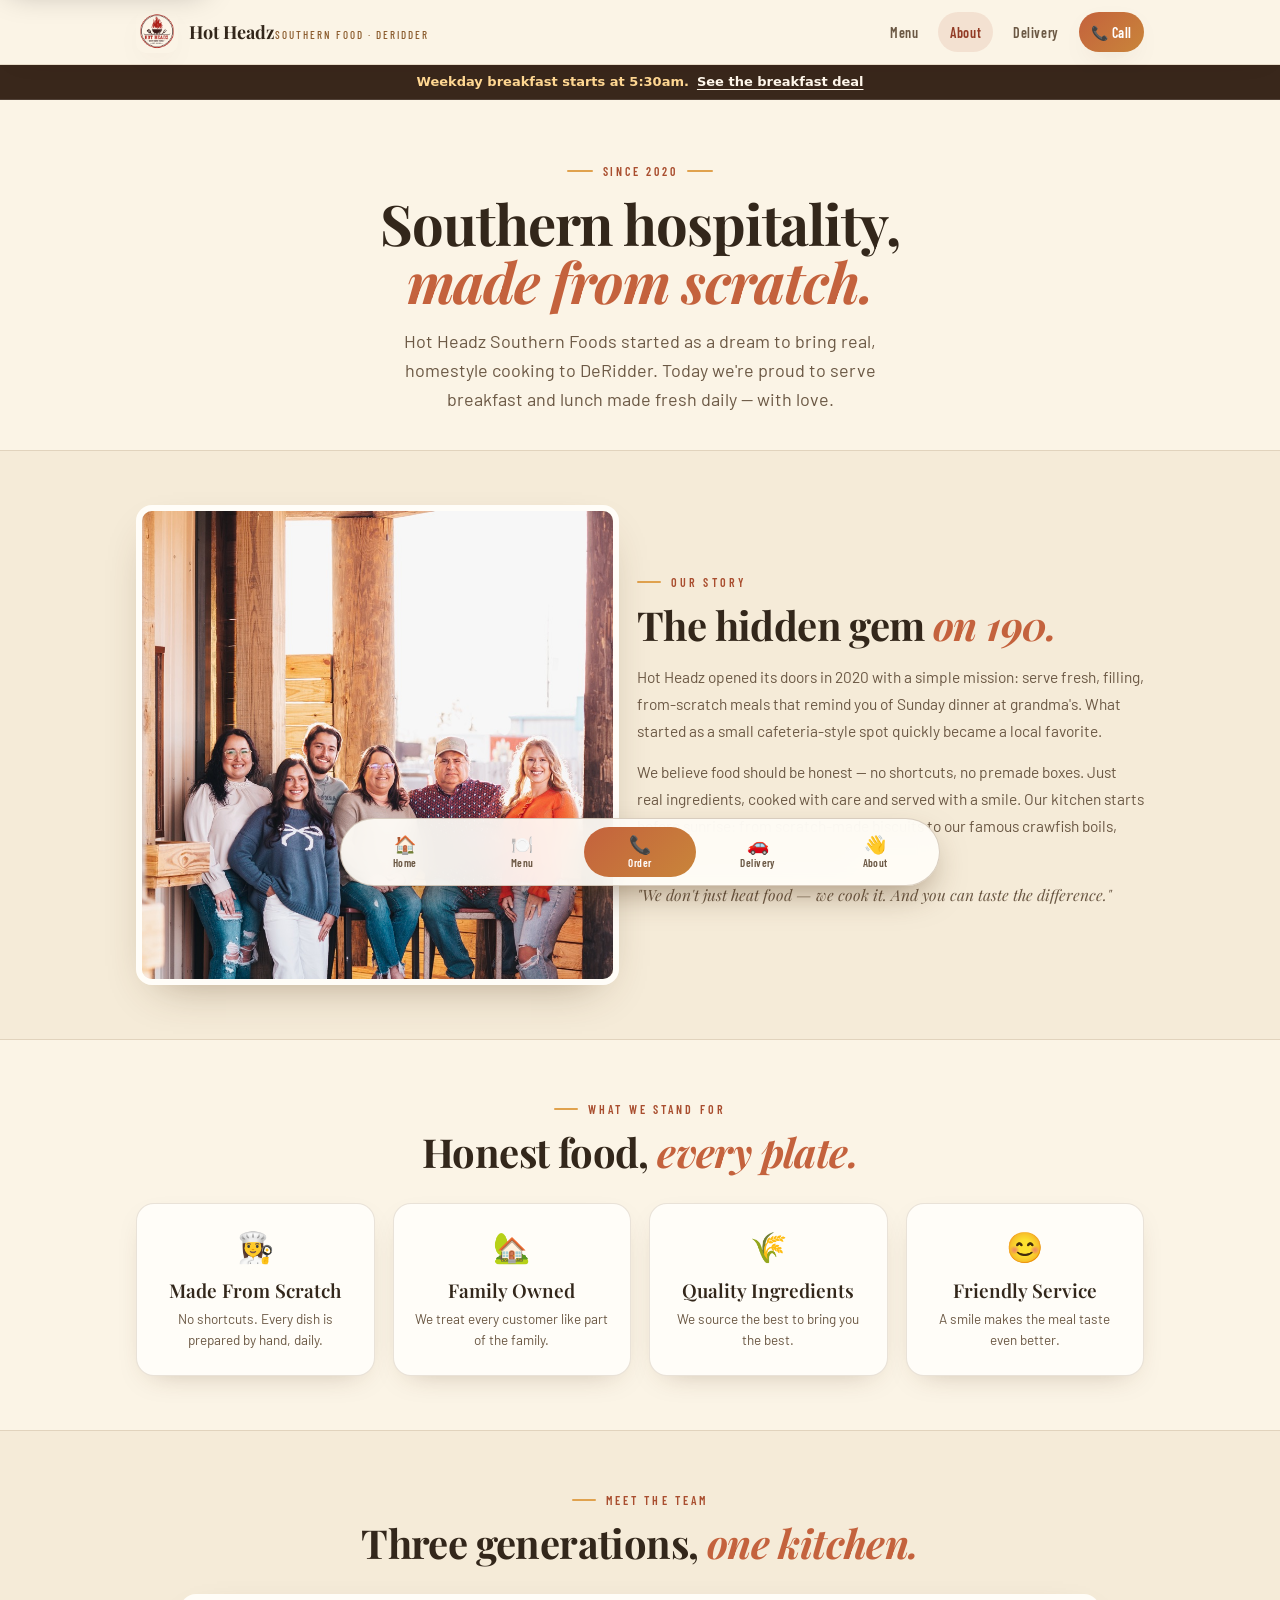
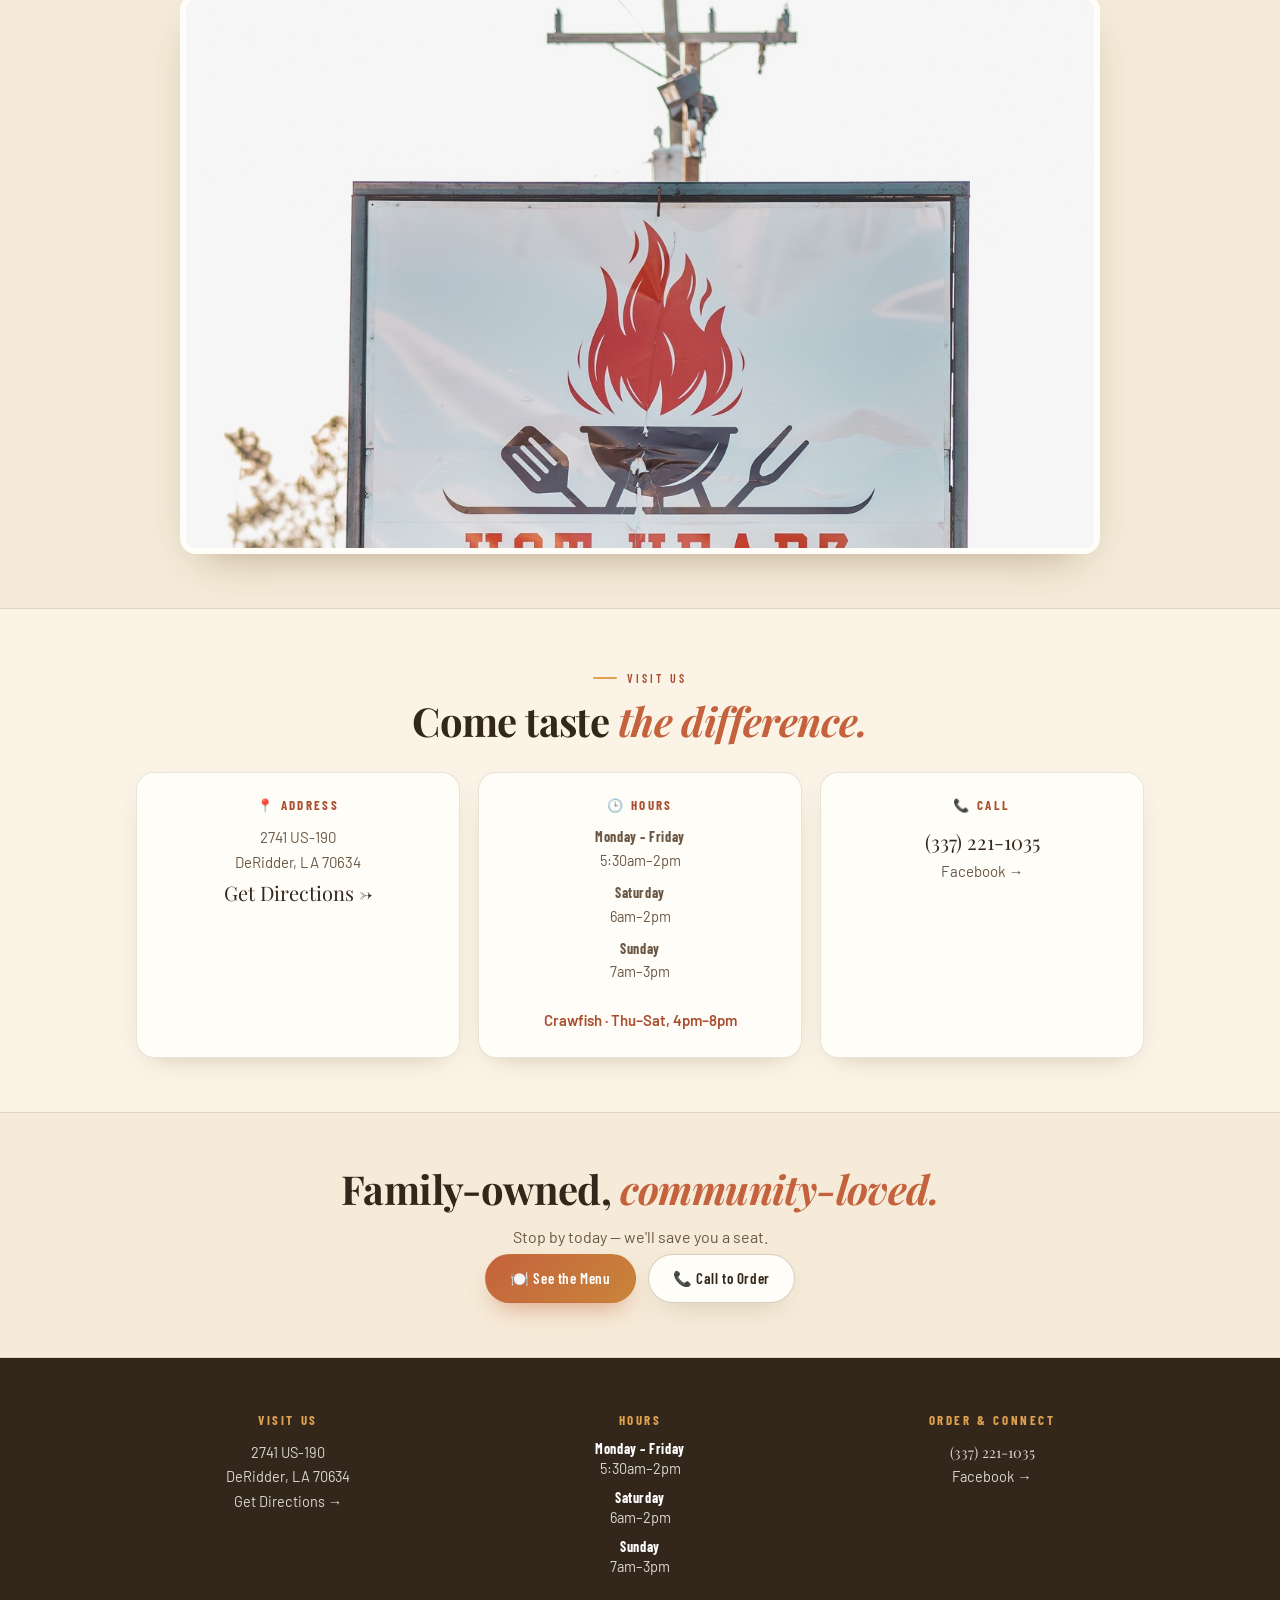
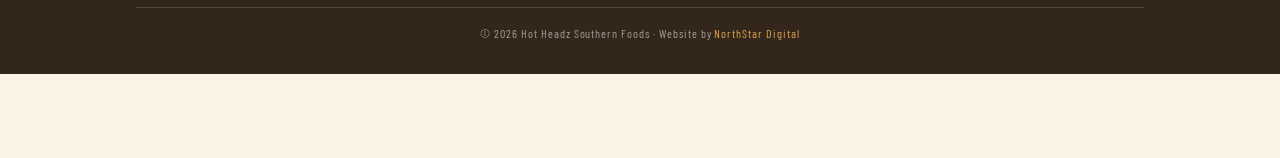
==== about.html @ 11370b5e "Connect about page to shared site manifest" ====
<!DOCTYPE html>
<html lang="en">
<head>
<script src="/nsd-connect.js" data-client="fb272a86-5b9e-4199-9818-fa68efc5ccd6"></script>

<meta charset="UTF-8">
<meta name="viewport" content="width=device-width,initial-scale=1.0,viewport-fit=cover">

<title>About Hot Headz Southern Foods · Family-Owned in DeRidder, LA</title>
<meta name="description" content="Family-owned Southern & Cajun restaurant in DeRidder, Louisiana since 2020. From-scratch breakfast and lunch, made fresh daily. (337) 221-1035">
<meta name="robots" content="index, follow, max-snippet:-1, max-image-preview:large">
<link rel="canonical" href="https://www.hotheadzsouthernfoods.com/about">

<meta property="og:type" content="website">
<meta property="og:site_name" content="Hot Headz Southern Foods">
<meta property="og:title" content="About Hot Headz Southern Foods · DeRidder, LA">
<meta property="og:description" content="Family-owned Southern cooking, made from scratch since 2020.">
<meta property="og:url" content="https://www.hotheadzsouthernfoods.com/about">
<meta property="og:image" content="https://www.hotheadzsouthernfoods.com/images/Hotheadzshare.png">

<link rel="icon" type="image/png" href="/images/HotHeadzLogo.png?v=2">
<meta name="theme-color" content="#fbf4e6">
<meta name="color-scheme" content="light only">

<link href="https://fonts.googleapis.com/css2?family=Playfair+Display:ital,wght@0,400;0,600;0,700;1,400&family=Barlow+Condensed:wght@400;500;600;700&family=Barlow:wght@300;400;500;600&display=swap" rel="stylesheet">

<style>
*,*::before,*::after{box-sizing:border-box;margin:0;padding:0;-webkit-tap-highlight-color:transparent;}
:root{
  --cream:#fbf4e6;--cream-2:#f5ebd8;--paper:#fffdf8;
  --ink:#33271b;--ink-soft:#6b5844;--ink-faint:#a8967e;
  --wood:#8a5a2b;--honey:#e0a24e;--honey-deep:#c9853a;
  --terra:#c4623d;--terra-deep:#a94e2f;--leaf:#6f7d52;
  --line:rgba(120,86,52,.16);--line-2:rgba(120,86,52,.28);
  --shadow:0 18px 44px -22px rgba(80,50,20,.45);--shadow-soft:0 10px 30px -16px rgba(80,50,20,.35);
  --serif:'Playfair Display',Georgia,serif;--cond:'Barlow Condensed',sans-serif;--body:'Barlow',sans-serif;
  --ease:cubic-bezier(.16,1,.3,1);
}
html{color-scheme:light only;}
html,body{background:var(--cream);color:var(--ink);font-family:var(--body);min-height:100vh;overflow-x:hidden;-webkit-font-smoothing:antialiased;}
body{padding-bottom:84px;}
img{max-width:100%;display:block;}
a{color:inherit;text-decoration:none;}
em{font-style:italic;color:var(--terra);}
::selection{background:var(--honey);color:var(--ink);}
.warmth{display:none;}
main{position:relative;z-index:5;}
.wrap{max-width:1080px;margin:0 auto;padding:0 clamp(18px,4vw,36px);}

.topbar{position:sticky;top:0;z-index:40;background:rgba(251,244,230,.86);backdrop-filter:blur(12px);border-bottom:1px solid var(--line);}
.topbar-in{display:flex;align-items:center;justify-content:space-between;gap:14px;max-width:1080px;margin:0 auto;padding:10px clamp(18px,4vw,36px);}
.brand{display:flex;align-items:center;gap:11px;}
.brand img{width:38px;height:38px;border-radius:10px;object-fit:cover;box-shadow:var(--shadow-soft);}
.brand-name{font-family:var(--serif);font-weight:700;font-size:18px;color:var(--ink);line-height:1;}
.brand-sub{font-family:var(--cond);font-weight:500;font-size:11px;letter-spacing:.18em;text-transform:uppercase;color:var(--wood);margin-top:2px;}
.topnav{display:flex;align-items:center;gap:8px;}
.topnav a{font-family:var(--cond);font-weight:600;font-size:14px;letter-spacing:.04em;color:var(--ink-soft);padding:8px 12px;border-radius:99px;transition:all .2s var(--ease);}
.topnav a:hover{color:var(--terra-deep);background:rgba(196,98,61,.08);}
.topnav a.cta{background:linear-gradient(135deg,var(--terra),var(--honey-deep));color:#fff;box-shadow:var(--shadow-soft);}
@media(max-width:680px){.topnav a.ghost{display:none;}.brand-sub{display:none;}}

.hero{padding:clamp(34px,6vh,70px) 0 clamp(22px,4vh,40px);text-align:center;}
.eyebrow{display:inline-flex;align-items:center;gap:10px;font-family:var(--cond);font-weight:600;font-size:12px;letter-spacing:.24em;text-transform:uppercase;color:var(--terra-deep);margin-bottom:16px;}
.eyebrow::before,.eyebrow::after{content:'';width:26px;height:2px;border-radius:2px;background:var(--honey);}
.hero h1{font-family:var(--serif);font-weight:700;font-size:clamp(32px,5vw,56px);line-height:1.05;letter-spacing:-.02em;margin:0 auto 16px;max-width:18ch;}
.hero h1 em{color:var(--terra);}
.hero p{font-size:clamp(15px,1.5vw,18px);color:var(--ink-soft);line-height:1.6;max-width:54ch;margin:0 auto;}

.band{padding:clamp(40px,6vh,72px) 0;}
.band.alt{background:var(--cream-2);border-top:1px solid var(--line);border-bottom:1px solid var(--line);}
.section-eye{display:inline-flex;align-items:center;gap:10px;font-family:var(--cond);font-weight:600;font-size:12px;letter-spacing:.26em;text-transform:uppercase;color:var(--terra-deep);margin-bottom:14px;}
.section-eye::before{content:'';width:24px;height:2px;border-radius:2px;background:var(--honey);}
.section-h{font-family:var(--serif);font-weight:700;font-size:clamp(26px,3.6vw,40px);line-height:1.08;letter-spacing:-.015em;margin-bottom:16px;}
.section-h em{color:var(--terra);}

.story-grid{display:grid;grid-template-columns:1fr 1.05fr;gap:clamp(28px,5vw,52px);align-items:center;}
.photo-frame{position:relative;border-radius:16px;overflow:hidden;background:linear-gradient(135deg,var(--cream-2),#efe2c8);height:clamp(360px,40vw,480px);box-shadow:var(--shadow);border:6px solid var(--paper);}
.photo-frame img{width:100%;height:100%;object-fit:cover;}
.prose p{font-size:15.5px;color:var(--ink-soft);line-height:1.75;margin-bottom:14px;}
.quote{margin-top:8px;font-family:var(--serif);font-style:italic;font-size:18px;color:var(--terra-deep);}
@media(max-width:760px){.story-grid{grid-template-columns:1fr;gap:26px;text-align:center;}.section-eye{justify-content:center;}.photo-frame{max-width:340px;margin:0 auto;}}

.values-head{text-align:center;margin-bottom:30px;}
.values-head .section-eye{justify-content:center;}
.values{display:grid;grid-template-columns:repeat(4,1fr);gap:16px;}
.value{background:var(--paper);border:1px solid var(--line);border-radius:16px;padding:24px 20px;text-align:center;box-shadow:var(--shadow-soft);transition:all .25s var(--ease);}
.value:hover{transform:translateY(-3px);border-color:var(--honey);box-shadow:var(--shadow);}
.value .ic{font-size:30px;margin-bottom:12px;display:block;}
.value h3{font-family:var(--serif);font-weight:600;font-size:19px;margin-bottom:6px;}
.value p{font-size:13.5px;color:var(--ink-soft);line-height:1.55;}
@media(max-width:760px){.values{grid-template-columns:repeat(2,1fr);}}
@media(max-width:420px){.values{grid-template-columns:1fr;}}

.visit-grid{display:grid;grid-template-columns:repeat(3,1fr);gap:16px;}
.visit-card{background:var(--paper);border:1px solid var(--line);border-radius:16px;padding:24px;box-shadow:var(--shadow-soft);text-align:center;}
.visit-card h3{font-family:var(--cond);font-weight:700;font-size:13px;letter-spacing:.18em;text-transform:uppercase;color:var(--terra-deep);margin-bottom:12px;}
.visit-card p{font-size:15px;color:var(--ink-soft);line-height:1.7;}
.visit-card a.big{font-family:var(--serif);font-size:20px;color:var(--ink);}
.visit-card a.big:hover{color:var(--terra-deep);}
@media(max-width:760px){.visit-grid{grid-template-columns:1fr;}}

.cta-band{text-align:center;}
.cta-row{display:flex;flex-wrap:wrap;gap:12px;justify-content:center;margin-top:8px;}
.btn{display:inline-flex;align-items:center;justify-content:center;gap:9px;padding:14px 24px;border-radius:99px;font-family:var(--cond);font-weight:600;font-size:15px;letter-spacing:.04em;transition:all .22s var(--ease);border:1.5px solid transparent;}
.btn.primary{background:linear-gradient(135deg,var(--terra),var(--honey-deep));color:#fff;box-shadow:0 12px 26px -10px rgba(196,98,61,.6);}
.btn.primary:hover{transform:translateY(-2px);}
.btn.ghost{background:var(--paper);color:var(--ink);border-color:var(--line-2);box-shadow:var(--shadow-soft);}
.btn.ghost:hover{border-color:var(--terra);color:var(--terra-deep);transform:translateY(-2px);}

.foot{background:var(--ink);color:rgba(255,253,248,.86);padding:clamp(36px,6vh,56px) 0 26px;}
.foot-grid{display:grid;grid-template-columns:repeat(3,1fr);gap:clamp(24px,4vw,48px);text-align:center;}
.foot-col h4{font-family:var(--cond);font-weight:700;font-size:13px;letter-spacing:.2em;text-transform:uppercase;color:var(--honey);margin-bottom:12px;}
.foot-col p,.foot-col a{font-size:14.5px;line-height:1.7;color:rgba(255,253,248,.82);}
.hours-stack{display:grid;gap:10px;justify-items:center;}
.hours-block{display:grid;gap:1px;text-align:center;}
.hours-block strong{display:block;font-family:var(--cond);font-size:14px;font-weight:700;letter-spacing:.04em;color:inherit;}
.hours-block span{display:block;font-size:14.5px;line-height:1.45;color:inherit;}
.foot .hours-block strong{color:#fff;}
.foot .hours-block span{color:rgba(255,253,248,.82);}
.foot-col a:hover{color:var(--honey);}
.foot-phone{font-family:var(--serif);font-size:20px;color:#fff;}
.foot-bottom{border-top:1px solid rgba(255,253,248,.14);margin-top:30px;padding-top:18px;text-align:center;font-family:var(--cond);font-size:12px;letter-spacing:.08em;color:rgba(255,253,248,.55);}
.foot-bottom a{color:var(--honey);}
@media(max-width:680px){.foot-grid{grid-template-columns:1fr;gap:26px;}}

.dock{position:fixed;left:50%;bottom:14px;transform:translateX(-50%);z-index:50;display:flex;gap:6px;width:min(600px,calc(100vw - 24px));background:rgba(255,253,248,.92);backdrop-filter:blur(14px);border:1px solid var(--line-2);border-radius:99px;padding:8px;box-shadow:0 14px 34px -10px rgba(80,50,20,.5);}
.dock a{flex:1 1 0;display:flex;flex-direction:column;align-items:center;gap:3px;padding:8px 4px;border-radius:99px;color:var(--ink-soft);transition:all .18s var(--ease);min-width:0;}
.dock a.cta{background:linear-gradient(135deg,var(--terra),var(--honey-deep));color:#fff;}
.dock .ic{font-size:18px;line-height:1;}
.dock .tx{font-family:var(--cond);font-weight:600;font-size:11px;letter-spacing:.04em;white-space:nowrap;}
@media(prefers-reduced-motion:reduce){*{animation:none!important;transition:none!important;}}
</style>
<link rel="manifest" href="/manifest.webmanifest">
<link rel="stylesheet" href="/site-refresh.css?v=20260805">
<script defer src="/site-refresh.js?v=20260805"></script>
</head>
<body class="hh-refresh hh-about">

<a class="hh-skip-link" href="#mainContent">Skip to main content</a>
<div class="warmth" aria-hidden="true"></div>

<header class="topbar">
  <div class="topbar-in">
    <a class="brand" href="/" aria-label="Hot Headz Southern Foods home">
      <img src="/images/HotHeadzLogo.png?v=2" alt="Hot Headz logo">
      <span><span class="brand-name">Hot Headz</span><span class="brand-sub">Southern Food · DeRidder</span></span>
    </a>
    <nav class="topnav" aria-label="Primary">
      <a class="ghost" href="/menu">Menu</a>
      <a class="ghost" href="/about">About</a>
      <a class="ghost" href="/delivery">Delivery</a>
      <a class="cta" href="tel:+13372211035">📞 Call</a>
    </nav>
  </div>
</header>
<div class="hh-announcement" role="status"><strong>Weekday breakfast starts at 5:30am.</strong> <a href="/menu">See the breakfast deal</a></div>

<main id="mainContent">

  <section class="hero">
    <div class="wrap">
      <span class="eyebrow">Since 2020</span>
      <h1>Southern hospitality, <em>made from scratch.</em></h1>
      <p>Hot Headz Southern Foods started as a dream to bring real, homestyle cooking to DeRidder. Today we're proud to serve breakfast and lunch made fresh daily — with love.</p>
    </div>
  </section>

  <section class="band alt">
    <div class="wrap story-grid">
      <div class="photo-frame">
        <img src="/images/family-owners.jpg?v=2" alt="The family behind Hot Headz Southern Foods" loading="lazy">
      </div>
      <div class="prose">
        <span class="section-eye">Our Story</span>
        <h2 class="section-h">The hidden gem <em>on 190.</em></h2>
        <p>Hot Headz opened its doors in 2020 with a simple mission: serve fresh, filling, from-scratch meals that remind you of Sunday dinner at grandma's. What started as a small cafeteria-style spot quickly became a local favorite.</p>
        <p>We believe food should be honest — no shortcuts, no premade boxes. Just real ingredients, cooked with care and served with a smile. Our kitchen starts before sunrise: from scratch-made biscuits to our famous crawfish boils, everything is prepared in-house.</p>
        <p class="quote">"We don't just heat food — we cook it. And you can taste the difference."</p>
      </div>
    </div>
  </section>

  <section class="band">
    <div class="wrap">
      <div class="values-head">
        <span class="section-eye">What We Stand For</span>
        <h2 class="section-h">Honest food, <em>every plate.</em></h2>
      </div>
      <div class="values">
        <div class="value"><span class="ic">👩‍🍳</span><h3>Made From Scratch</h3><p>No shortcuts. Every dish is prepared by hand, daily.</p></div>
        <div class="value"><span class="ic">🏡</span><h3>Family Owned</h3><p>We treat every customer like part of the family.</p></div>
        <div class="value"><span class="ic">🌾</span><h3>Quality Ingredients</h3><p>We source the best to bring you the best.</p></div>
        <div class="value"><span class="ic">😊</span><h3>Friendly Service</h3><p>A smile makes the meal taste even better.</p></div>
      </div>
    </div>
  </section>

  <section class="band alt">
    <div class="wrap">
      <div class="values-head">
        <span class="section-eye">Meet the Team</span>
        <h2 class="section-h">Three generations, <em>one kitchen.</em></h2>
      </div>
      <div class="photo-frame" style="height:clamp(300px,46vw,560px);max-width:920px;margin:0 auto;">
        <img src="/images/family-hero.jpg?v=2" alt="The whole Hot Headz family and staff" loading="lazy">
      </div>
    </div>
  </section>

  <section class="band">
    <div class="wrap">
      <div class="values-head">
        <span class="section-eye">Visit Us</span>
        <h2 class="section-h">Come taste <em>the difference.</em></h2>
      </div>
      <div class="visit-grid">
        <div class="visit-card">
          <h3>📍 Address</h3>
          <p>2741 US-190<br>DeRidder, LA 70634</p>
          <p><a class="big" href="https://maps.google.com/?q=2741+US-190+DeRidder+LA+70634" target="_blank" rel="noopener">Get Directions →</a></p>
        </div>
        <div class="visit-card">
          <h3>🕒 Hours</h3>
          <p><span id="cardHours" class="hours-stack"><span class="hours-block"><strong>Monday – Friday</strong><span>5:30am–2pm</span></span><span class="hours-block"><strong>Saturday</strong><span>6am–2pm</span></span><span class="hours-block"><strong>Sunday</strong><span>7am–3pm</span></span></span><br><span style="color:var(--terra-deep);font-weight:600;">Crawfish · Thu–Sat, 4pm–8pm</span></p>
        </div>
        <div class="visit-card">
          <h3>📞 Call</h3>
          <p><a class="big" href="tel:+13372211035">(337) 221-1035</a></p>
          <p><a href="https://www.facebook.com/people/Hot-Headz-Southern-Foods/100064025473003/" target="_blank" rel="noopener">Facebook →</a></p>
        </div>
      </div>
    </div>
  </section>

  <section class="band alt cta-band">
    <div class="wrap">
      <h2 class="section-h">Family-owned, <em>community-loved.</em></h2>
      <p style="color:var(--ink-soft);font-size:16px;">Stop by today — we'll save you a seat.</p>
      <div class="cta-row">
        <a class="btn primary" href="/menu">🍽️ See the Menu</a>
        <a class="btn ghost" href="tel:+13372211035">📞 Call to Order</a>
      </div>
    </div>
  </section>

  <footer class="foot">
    <div class="wrap">
      <div class="foot-grid">
        <div class="foot-col"><h4>Visit Us</h4><p>2741 US-190<br>DeRidder, LA 70634</p><p><a href="https://maps.google.com/?q=2741+US-190+DeRidder+LA+70634" target="_blank" rel="noopener">Get Directions →</a></p></div>
        <div class="foot-col"><h4>Hours</h4><div id="footHours" class="hours-stack"><div class="hours-block"><strong>Monday – Friday</strong><span>5:30am–2pm</span></div><div class="hours-block"><strong>Saturday</strong><span>6am–2pm</span></div><div class="hours-block"><strong>Sunday</strong><span>7am–3pm</span></div></div></div>
        <div class="foot-col"><h4>Order &amp; Connect</h4><p><a class="foot-phone" href="tel:+13372211035">(337) 221-1035</a></p><p><a href="https://www.facebook.com/people/Hot-Headz-Southern-Foods/100064025473003/" target="_blank" rel="noopener">Facebook →</a></p></div>
      </div>
      <div class="foot-bottom">© <span data-hh-year>2026</span> Hot Headz Southern Foods · Website by <a href="https://www.northstardigitalweb.com" target="_blank" rel="noopener">NorthStar Digital</a></div>
    </div>
  </footer>

</main>

<nav class="dock" aria-label="Quick navigation">
  <a href="/"><span class="ic">🏠</span><span class="tx">Home</span></a>
  <a href="/menu"><span class="ic">🍽️</span><span class="tx">Menu</span></a>
  <a class="cta" href="tel:+13372211035"><span class="ic">📞</span><span class="tx">Order</span></a>
  <a href="/delivery"><span class="ic">🚗</span><span class="tx">Delivery</span></a>
  <a href="/about"><span class="ic">👋</span><span class="tx">About</span></a>
</nav>

<!-- Live hours from Supabase (single source of truth — edited in the fb-editor) -->
<script>
(function(){
  var URL="https://zgqjzgonwvkxfbdseieg.supabase.co/rest/v1/menu_defaults?key=eq.hours&select=value";
  var KEY="eyJhbGciOiJIUzI1NiIsInR5cCI6IkpXVCJ9.eyJpc3MiOiJzdXBhYmFzZSIsInJlZiI6InpncWp6Z29ud3ZreGZiZHNlaWVnIiwicm9sZSI6ImFub24iLCJpYXQiOjE3NzY1Njk4NTksImV4cCI6MjA5MjE0NTg1OX0.1mGtFUKumyQUgU0pO2CxIYSKLEuYEzspCGk9ncYYavk";
  var ORDER=["Monday","Tuesday","Wednesday","Thursday","Friday","Saturday","Sunday"];
  var ABBR={Monday:"Mon",Tuesday:"Tue",Wednesday:"Wed",Thursday:"Thu",Friday:"Fri",Saturday:"Sat",Sunday:"Sun"};
  function shortT(t){
    if(!t) return "";
    var m=String(t).trim().match(/^(\d{1,2})(?::(\d{2}))?\s*(AM|PM)$/i);
    if(!m) return t;
    return m[1]+(m[2]&&m[2]!=="00"?(":"+m[2]):"")+m[3].toLowerCase();
  }
  function val(w){return (!w||!w.open)?"Closed":(shortT(w.open)+"–"+shortT(w.close));}
  function grouped(byDay){
    var groups=[],cur=null;
    ORDER.forEach(function(day){
      var v=val(byDay[day]);
      if(cur&&cur.v===v){cur.end=day;} else {cur={start:day,end:day,v:v};groups.push(cur);}
    });
    return groups.map(function(g){
      var label=g.start===g.end?g.start:(g.start+" – "+g.end);
      return '<span class="hours-block"><strong>'+label+'</strong><span>'+g.v+'</span></span>';
    });
  }
  fetch(URL,{headers:{apikey:KEY,Authorization:"Bearer "+KEY}})
    .then(function(r){return r.json();})
    .then(function(d){
      var weekly=d&&d[0]&&d[0].value&&d[0].value.weekly;
      if(!weekly||!weekly.length) return;
      var byDay={}; weekly.forEach(function(w){byDay[w.day]=Object.assign({},w);});
      ["Monday","Tuesday","Wednesday","Thursday","Friday"].forEach(function(day){
        if(byDay[day]){
          byDay[day].open="5:30 AM";
          byDay[day].breakfast="5:30 AM – 10:30 AM";
        }
      });
      var lines=grouped(byDay);
      var card=document.getElementById("cardHours");
      if(card) card.innerHTML=lines.join("");
      var fh=document.getElementById("footHours");
      if(fh) fh.innerHTML=lines.join("");
    }).catch(function(){});
})();
</script>

</body>
</html>
---- site-refresh.css ----
/* Hot Headz public-site refresh — shared across all customer-facing pages */
:root{
  --hh-cream:#fbf4e6;
  --hh-paper:#fffdf8;
  --hh-ink:#33271b;
  --hh-muted:#6b5844;
  --hh-terra:#b94f31;
  --hh-terra-dark:#923b25;
  --hh-honey:#e0a24e;
  --hh-line:rgba(120,86,52,.18);
  --hh-shadow:0 22px 55px -30px rgba(60,34,14,.55);
  --hh-radius:20px;
  --hh-ease:cubic-bezier(.16,1,.3,1);
}
html{scroll-behavior:smooth;scroll-padding-top:92px}
body.hh-refresh{overflow-x:hidden}
body.hh-refresh :where(a,button,input,select,textarea,summary):focus-visible{
  outline:3px solid var(--hh-honey)!important;
  outline-offset:3px!important;
}
body.hh-refresh :where(button,a){touch-action:manipulation}
.hh-skip-link{
  position:fixed;top:8px;left:8px;z-index:100000;
  transform:translateY(-160%);padding:11px 16px;border-radius:10px;
  background:#fff;color:#24170f;font:700 14px/1.2 system-ui,sans-serif;
  box-shadow:0 8px 30px rgba(0,0,0,.25);
}
.hh-skip-link:focus{transform:none}
body.hh-refresh img{height:auto}

/* Shared navigation */
body.hh-refresh .topbar{
  isolation:isolate;
  box-shadow:0 8px 28px -26px rgba(50,28,12,.8);
}
body.hh-refresh .topbar-in{min-height:64px}
body.hh-refresh .brand img{width:42px;height:42px}
body.hh-refresh .topnav a{min-height:40px;display:inline-flex;align-items:center}
body.hh-refresh .topnav a[aria-current="page"]{
  color:var(--hh-terra-dark);
  background:rgba(185,79,49,.11);
}
body.hh-refresh .topnav a.cta{color:#fff}
body.hh-refresh .topnav a.cta[aria-current="page"]{color:#fff}
.hh-announcement{
  position:relative;z-index:35;
  display:flex;align-items:center;justify-content:center;gap:8px;
  padding:8px 18px;text-align:center;
  background:#39271b;color:#fff7eb;border-bottom:1px solid rgba(255,255,255,.12);
  font:600 13px/1.35 system-ui,sans-serif;
}
.hh-announcement strong{color:#ffd792}
.hh-announcement a{text-decoration:underline;text-underline-offset:3px}
.hh-announcement a:hover{color:#ffd792}

/* Shared visible footer used on the dark utility pages */
.hh-site-footer{
  position:relative;z-index:6;
  max-width:1040px;margin:34px auto 112px;padding:0 18px;
  color:rgba(255,255,255,.74);font:400 14px/1.6 system-ui,sans-serif;
}
.hh-site-footer-inner{
  display:grid;grid-template-columns:1.1fr 1fr 1fr;gap:18px;
  padding:24px;border:1px solid rgba(255,255,255,.1);border-radius:18px;
  background:rgba(17,11,10,.82);box-shadow:0 18px 50px rgba(0,0,0,.22);
}
.hh-site-footer h2{
  margin:0 0 7px;color:#ffd792;font:800 12px/1.2 system-ui,sans-serif;
  letter-spacing:.13em;text-transform:uppercase;
}
.hh-site-footer p{margin:0}
.hh-site-footer a{color:#fff;text-decoration:none}
.hh-site-footer a:hover{text-decoration:underline;text-underline-offset:3px}
.hh-site-footer .hours-stack{justify-items:start}
.hh-site-footer .hours-block{text-align:left}

/* Homepage */
.hh-home .hero{padding-top:clamp(28px,5vw,56px)}
.hh-home .hero-copy{max-width:590px}
.hh-home .hero h1{max-width:13ch}
.hh-home .hero-cta{margin-bottom:18px}
.hero-trust{
  display:flex;flex-wrap:wrap;gap:8px;margin-top:4px;
  color:var(--hh-muted);font-size:13px;
}
.hero-trust span{
  display:inline-flex;align-items:center;gap:6px;padding:8px 11px;
  border:1px solid var(--hh-line);border-radius:999px;background:rgba(255,253,248,.72);
}
.hh-home .quick{padding:18px 0 22px;background:var(--hh-cream)}
.hh-home .quick-grid{grid-template-columns:repeat(4,1fr);gap:12px}
.hh-home .quick-card{
  min-height:104px;padding:18px 14px;border-radius:18px;
  display:grid;grid-template-columns:auto 1fr;grid-template-rows:auto auto;
  column-gap:12px;text-align:left;align-content:center;
}
.hh-home .quick-card .quick-ic{grid-row:1/3;margin:0;font-size:27px}
.hh-home .quick-card .quick-tx{font-size:18px;line-height:1.05}
.quick-sub{
  color:var(--hh-muted);font-size:12.5px;line-height:1.3;margin-top:4px;
  font-family:var(--body,system-ui);
}
.hh-home .school-promo{padding:clamp(24px,4vw,40px) 0}
.hh-home .school-promo-card{max-width:980px}
.hh-home .school-promo-art img{max-height:430px;object-fit:cover;object-position:top}
.hh-home .preview-head{max-width:680px;margin:0 auto 24px;text-align:center}
.hh-home .preview-head .section-eye{justify-content:center}
.hh-home .specials-wrap{gap:14px}
.hh-home .spec-card{
  border-radius:17px!important;box-shadow:var(--hh-shadow)!important;
}
.hh-home .hours-grid{gap:10px}
.hh-home .hcell{border-radius:15px}
.hh-home .hcell .t{font-size:14px}
.hh-home .foot{padding-bottom:34px}

/* Menu: retain the energetic dark mood, but use the same brand shell and rhythm. */
.hh-menu{--hh-menu-top:64px;background:#0b0808!important}
.hh-menu .topbar{
  position:sticky;top:0;z-index:1200;
  background:rgba(251,244,230,.96)!important;
  border-bottom:1px solid rgba(120,86,52,.2)!important;
  color:var(--hh-ink);
}
.hh-menu .topbar-in{max-width:1080px}
.hh-menu .brand-name{color:var(--hh-ink)}
.hh-menu .brand-sub{color:#8a5a2b}
.hh-menu .topnav a{color:var(--hh-muted)}
.hh-menu .topnav a.cta{color:#fff;background:linear-gradient(135deg,var(--hh-terra),#c9853a)}
.hh-menu .app{max-width:960px;padding-top:24px;padding-bottom:170px}
.hh-menu .hero{
  padding:28px 18px 22px!important;min-height:0!important;margin-bottom:20px!important;
  border:1px solid rgba(255,255,255,.08);border-radius:24px;
  background:linear-gradient(145deg,rgba(91,29,19,.34),rgba(20,10,10,.72));
  box-shadow:0 20px 70px rgba(0,0,0,.25);
}
.hh-menu .hero-flame{font-size:38px!important;margin-bottom:6px!important}
.hh-menu .hero-title{font-size:clamp(38px,7vw,64px)!important;line-height:.93!important}
.hh-menu .hero-sub{max-width:650px;margin-left:auto!important;margin-right:auto!important}
.hh-menu .status-badge{border-color:rgba(255,255,255,.14)}
.hh-menu .school-deal{
  grid-template-columns:minmax(210px,.68fr) 1.32fr!important;
  gap:24px!important;margin:0 0 22px!important;padding:20px!important;border-radius:22px!important;
  background:linear-gradient(145deg,rgba(255,248,231,.98),rgba(250,229,192,.96))!important;
  color:#3b2116!important;box-shadow:0 24px 70px -26px rgba(0,0,0,.8)!important;
}
.hh-menu .school-deal-art{max-height:280px;border-radius:16px!important;overflow:hidden}
.hh-menu .school-deal-art img{width:100%;height:100%;max-height:280px;object-fit:cover;object-position:top}
.hh-menu .school-deal h2{color:#9f2e1d!important;font-size:clamp(30px,5vw,46px)!important}
.hh-menu .school-deal-start,.hh-menu .school-deal-note{color:#704b38!important}
.hh-menu .school-deal-prices{gap:8px!important}
.hh-menu .school-deal-prices li{
  min-height:60px!important;padding:10px 12px!important;background:rgba(255,255,255,.68)!important;
  border-color:rgba(159,46,29,.16)!important;
}
.hh-menu .day-tabs-wrap{
  position:sticky!important;top:64px!important;z-index:80!important;
  margin:0 -8px 18px!important;padding:10px 8px!important;
  background:linear-gradient(180deg,rgba(11,8,8,.98) 76%,transparent)!important;
  backdrop-filter:blur(12px);
}
.hh-menu .day-tabs{max-width:680px;margin:0 auto}
.hh-menu .day-tab{min-height:46px}
.hh-menu .panel{scroll-margin-top:132px}
.hh-menu .cat-top-bar{
  position:sticky;top:126px;z-index:65;
  padding:10px 4px!important;margin:0 0 14px!important;
  background:rgba(11,8,8,.94);backdrop-filter:blur(10px);
  overflow-x:auto;scrollbar-width:none;
}
.hh-menu .cat-top-bar::-webkit-scrollbar{display:none}
.hh-menu .cat-top-bar :where(a,button){min-height:42px}
.hh-menu .menu-card,.hh-menu .category-card,.hh-menu .cat-section{
  scroll-margin-top:188px;
}
.hh-menu .action-bar{
  padding-bottom:max(10px,env(safe-area-inset-bottom))!important;
  background:rgba(16,10,10,.96)!important;border-top-color:rgba(255,255,255,.13)!important;
}
.hh-menu .action-btn{min-height:52px}
.hh-menu .action-btn.home{min-width:48px}
.hh-menu #particles{opacity:.36}
.hh-menu .ticker-wrap{border-radius:16px;overflow:hidden}

/* Delivery */
.hh-delivery-page{background:#0b0808!important}
.hh-delivery-page .topbar{
  position:sticky;top:0;z-index:1200;
  background:rgba(251,244,230,.96)!important;border-bottom:1px solid rgba(120,86,52,.2)!important;
}
.hh-delivery-page .topbar-in{max-width:1080px}
.hh-delivery-page .brand-name{color:var(--hh-ink)}
.hh-delivery-page .brand-sub{color:#8a5a2b}
.hh-delivery-page .topnav a{color:var(--hh-muted)}
.hh-delivery-page .topnav a.cta{color:#fff;background:linear-gradient(135deg,var(--hh-terra),#c9853a)}
.hh-delivery-page .back-btn{display:none!important}
.hh-delivery-page .hh-delivery{padding-top:30px!important}
.hh-delivery-page .hh-headerbox{border-radius:24px!important}
.hh-delivery-page .hh-card{border-radius:20px!important}
.hh-delivery-page .hh-qBtn{min-height:48px}
.hh-delivery-page details summary{min-height:50px;display:flex;align-items:center}
.hh-delivery-page .hh-site-footer{margin-bottom:38px}

/* About */
.hh-about .hero{padding-top:clamp(30px,5vw,56px)}
.hh-about .story-grid,.hh-about .visit-grid,.hh-about .values{gap:18px}
.hh-about .visit-card,.hh-about .value{border-radius:18px}
.hh-about .foot{padding-bottom:34px}

/* Mobile */
@media(max-width:760px){
  html{scroll-padding-top:74px}
  .hh-announcement{font-size:12.5px;padding:7px 12px}
  body.hh-refresh .topbar-in{min-height:58px;padding-block:8px}
  body.hh-refresh .brand img{width:38px;height:38px}
  body.hh-refresh .brand-name{font-size:16px}
  .hh-home .hero{padding-top:24px}
  .hh-home .hero h1{max-width:15ch;margin-inline:auto}
  .hero-trust{justify-content:center}
  .hh-home .quick{padding-top:12px}
  .hh-home .quick-grid{grid-template-columns:repeat(2,1fr)}
  .hh-home .quick-card{min-height:94px;padding:15px 12px}
  .hh-home .quick-card:last-child{display:none}
  .hh-home .school-promo-card{grid-template-columns:1fr}
  .hh-home .school-promo-art{max-height:230px}
  .hh-home .school-promo-art img{max-height:230px;object-fit:cover;object-position:center 18%}
  .hh-home .hours-grid{grid-template-columns:repeat(2,1fr)!important}
  .hh-home .hcell{padding:13px 8px}
  .hh-home .hcell .d{font-size:13px}
  .hh-home .hcell .t{font-size:14px!important}
  .hh-site-footer-inner{grid-template-columns:1fr;text-align:center}
  .hh-site-footer .hours-stack{justify-items:center}
  .hh-site-footer .hours-block{text-align:center}
  .hh-menu .topnav a.ghost:nth-of-type(n+3),
  .hh-delivery-page .topnav a.ghost:nth-of-type(n+3){display:none}
  .hh-menu .app{padding:16px 12px 168px!important}
  .hh-menu .hero{padding:22px 12px 18px!important;margin-bottom:14px!important}
  .hh-menu .hero-flame{font-size:30px!important}
  .hh-menu .hero-title{font-size:42px!important}
  .hh-menu .countdown-wrap{margin-top:12px!important}
  .hh-menu .school-deal{grid-template-columns:1fr!important;padding:17px!important;gap:12px!important}
  .hh-menu .school-deal-art{display:none!important}
  .hh-menu .school-deal-prices{grid-template-columns:repeat(3,1fr)!important}
  .hh-menu .school-deal-prices li{min-width:0!important;text-align:center!important;padding:9px 5px!important}
  .hh-menu .school-deal-prices li span{font-size:11px!important}
  .hh-menu .school-deal-prices li strong{font-size:20px!important}
  .hh-menu .school-deal-prices li small{font-size:10px!important}
  .hh-menu .school-deal-note,.hh-menu .school-deal-hours{margin-bottom:4px!important}
  .hh-menu .day-tabs-wrap{top:58px!important;margin-inline:-12px!important}
  .hh-menu .day-tab{font-size:12px!important;padding-inline:9px!important}
  .hh-menu .cat-top-bar{top:116px}
  .hh-menu .cat-rail{display:none!important}
  .hh-menu #particles{display:none!important}
  .hh-menu .action-bar{gap:2px!important}
  .hh-menu .action-btn{min-width:0!important}
  .hh-menu .action-label{font-size:10px!important}
  .hh-delivery-page .hh-delivery{padding:18px 12px 30px!important}
}
@media(max-width:430px){
  body.hh-refresh .topnav{gap:4px}
  body.hh-refresh .topnav a{padding:8px 9px;font-size:13px}
  body.hh-refresh .topnav a.ghost:nth-of-type(n+2){display:none}
  .hh-home .quick-card .quick-ic{font-size:24px}
  .hh-home .quick-card .quick-tx{font-size:16px}
  .quick-sub{font-size:11.5px}
}
@media(prefers-reduced-motion:reduce){
  html{scroll-behavior:auto}
  body.hh-refresh *,body.hh-refresh *::before,body.hh-refresh *::after{
    animation-duration:.01ms!important;animation-iteration-count:1!important;
    transition-duration:.01ms!important;scroll-behavior:auto!important;
  }
  .hh-menu #particles{display:none!important}
}
@media print{
  .topbar,.hh-announcement,.dock,.action-bar,.hh-skip-link{display:none!important}
  body{padding-bottom:0!important}
}
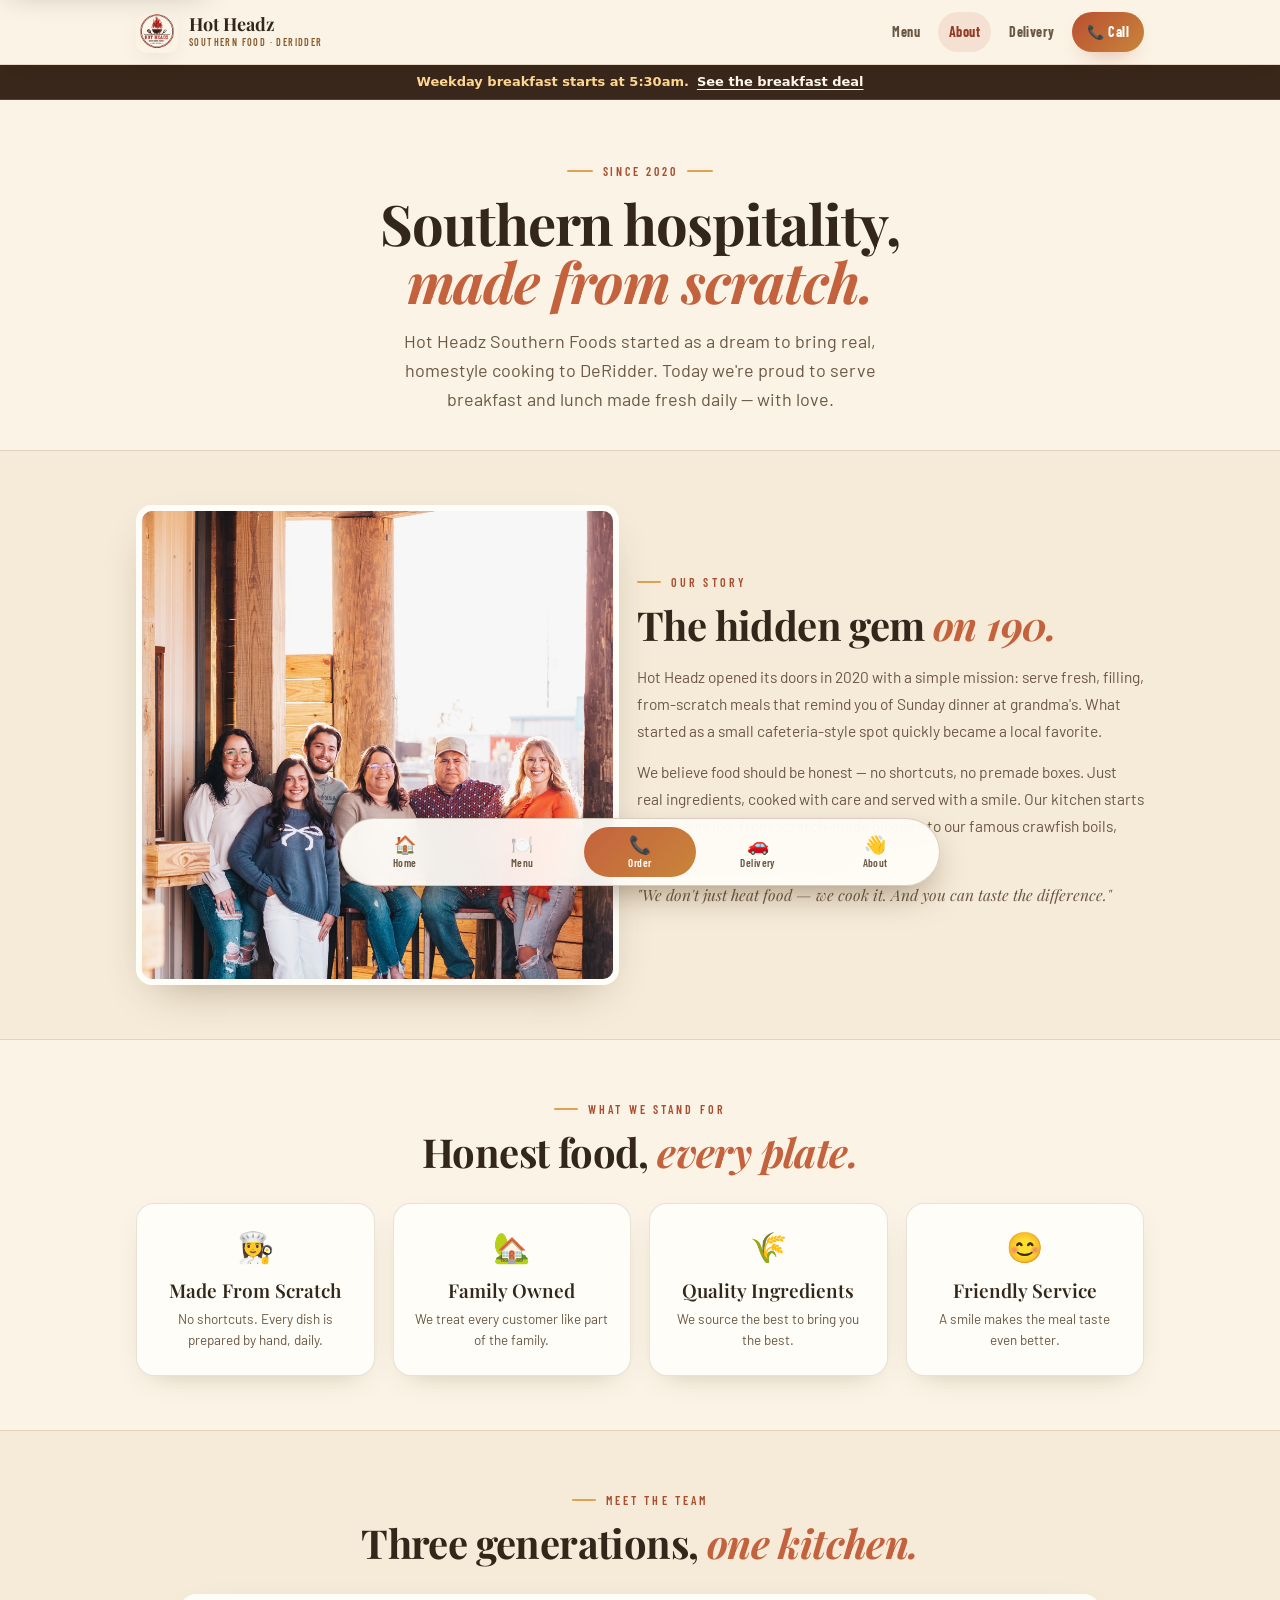
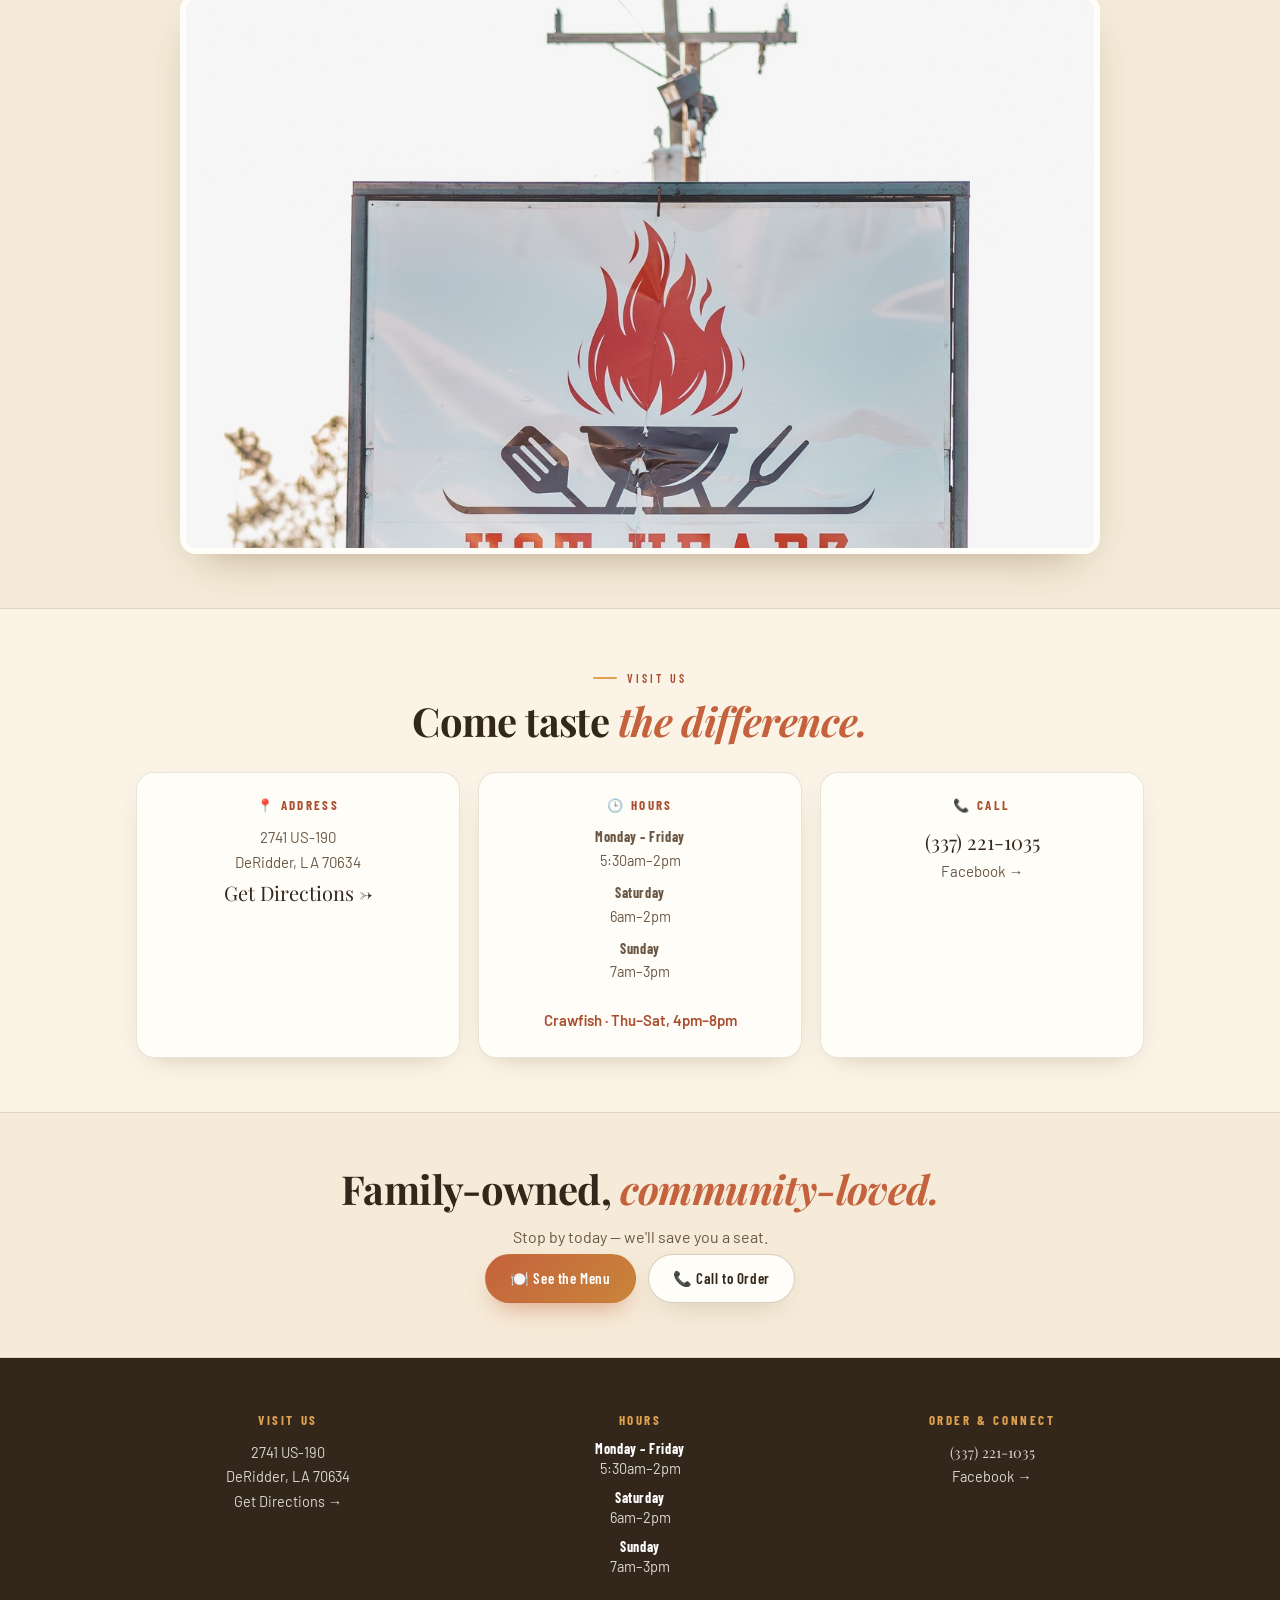
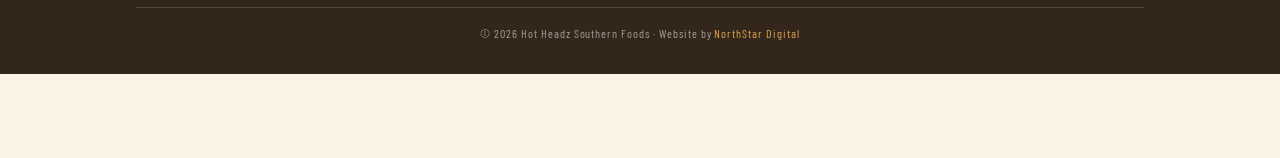
==== commit 78bdea78: "Load finalized shared site styles" ====
--- a/about.html
+++ b/about.html
@@ -131,7 +131,7 @@
 @media(prefers-reduced-motion:reduce){*{animation:none!important;transition:none!important;}}
 </style>
 <link rel="manifest" href="/manifest.webmanifest">
-<link rel="stylesheet" href="/site-refresh.css?v=20260805">
+<link rel="stylesheet" href="/site-refresh.css?v=20260805b">
 <script defer src="/site-refresh.js?v=20260805"></script>
 </head>
 <body class="hh-refresh hh-about">
--- a/site-refresh.css
+++ b/site-refresh.css
@@ -30,6 +30,46 @@
 
 /* Shared navigation */
 body.hh-refresh .topbar{
+  position:sticky;top:0;z-index:1200;
+  width:100%;background:rgba(251,244,230,.96);
+  color:var(--hh-ink);border-bottom:1px solid var(--hh-line);
+  backdrop-filter:blur(14px);
+}
+body.hh-refresh .topbar-in{
+  width:100%;max-width:1080px;margin:0 auto;padding:10px clamp(18px,4vw,36px);
+  display:flex;align-items:center;justify-content:space-between;gap:14px;
+}
+body.hh-refresh .brand{
+  display:flex;align-items:center;gap:11px;min-width:0;
+  color:var(--hh-ink);text-decoration:none;
+}
+body.hh-refresh .brand > span{display:block;min-width:0}
+body.hh-refresh .brand img{
+  flex:0 0 auto;border-radius:10px;object-fit:cover;
+  box-shadow:0 8px 24px -16px rgba(50,28,12,.8);
+}
+body.hh-refresh .brand-name{
+  display:block;color:var(--hh-ink);
+  font-family:'Playfair Display','DM Serif Display',Georgia,serif;
+  font-weight:700;font-size:18px;line-height:1.05;white-space:nowrap;
+}
+body.hh-refresh .brand-sub{
+  display:block;margin-top:3px;color:#8a5a2b;
+  font:600 10px/1.15 'Barlow Condensed','DM Sans',system-ui,sans-serif;
+  letter-spacing:.14em;text-transform:uppercase;white-space:nowrap;
+}
+body.hh-refresh .topnav{display:flex;align-items:center;justify-content:flex-end;gap:7px}
+body.hh-refresh .topnav a{
+  padding:8px 11px;border-radius:999px;color:var(--hh-muted);
+  font:700 14px/1 'Barlow Condensed','DM Sans',system-ui,sans-serif;
+  letter-spacing:.03em;text-decoration:none;white-space:nowrap;
+}
+body.hh-refresh .topnav a:hover{color:var(--hh-terra-dark);background:rgba(185,79,49,.1)}
+body.hh-refresh .topnav a.cta{
+  padding-inline:15px;background:linear-gradient(135deg,var(--hh-terra),#c9853a);
+  color:#fff;box-shadow:0 10px 24px -14px rgba(185,79,49,.8);
+}
+body.hh-refresh .topbar{
   isolation:isolate;
   box-shadow:0 8px 28px -26px rgba(50,28,12,.8);
 }
@@ -149,6 +189,11 @@
 .hh-menu .school-deal h2{color:#9f2e1d!important;font-size:clamp(30px,5vw,46px)!important}
 .hh-menu .school-deal-start,.hh-menu .school-deal-note{color:#704b38!important}
 .hh-menu .school-deal-prices{gap:8px!important}
+.hh-menu .school-deal-kicker{color:#a63a22!important;opacity:1!important}
+.hh-menu .school-deal-prices li span{color:#63301e!important;opacity:1!important}
+.hh-menu .school-deal-prices li strong{color:#b42918!important;opacity:1!important}
+.hh-menu .school-deal-prices li small{color:#704b38!important;opacity:1!important}
+.hh-menu .school-deal-hours{color:#a3482c!important;opacity:1!important}
 .hh-menu .school-deal-prices li{
   min-height:60px!important;padding:10px 12px!important;background:rgba(255,255,255,.68)!important;
   border-color:rgba(159,46,29,.16)!important;
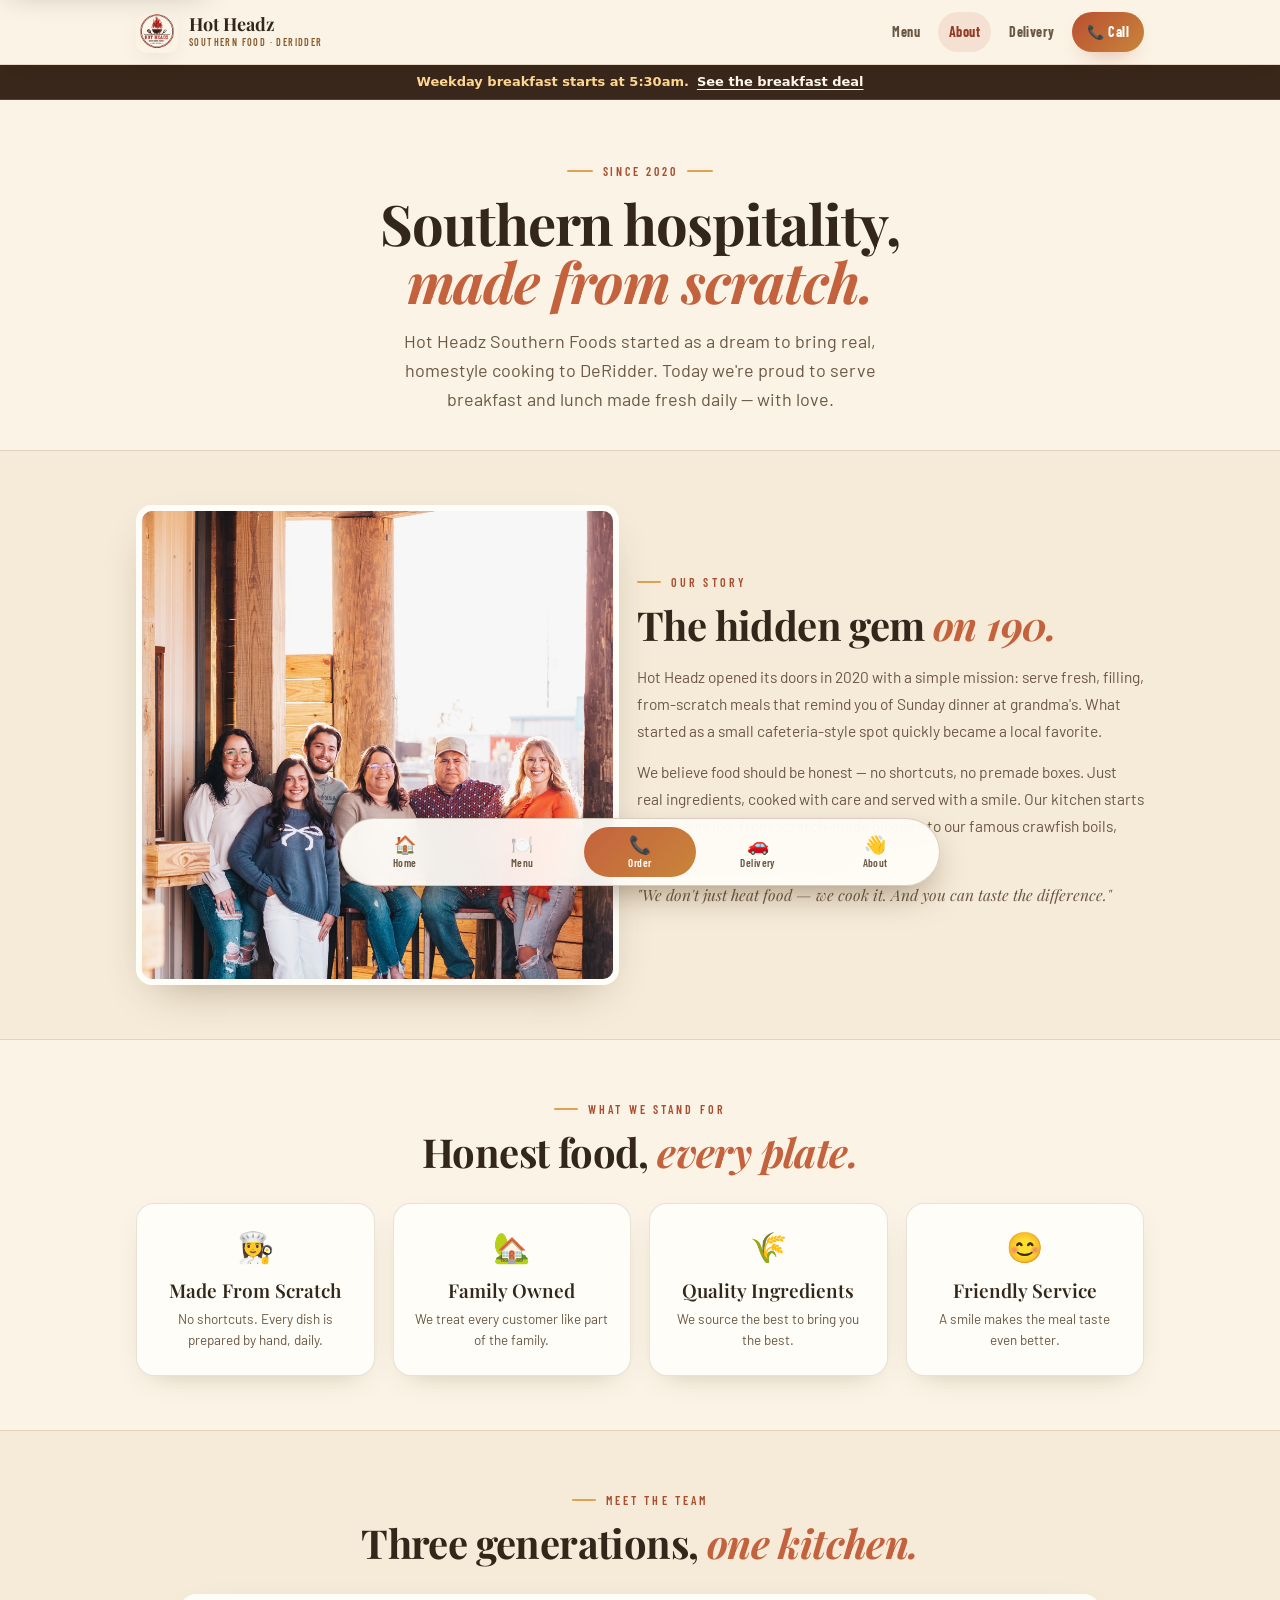
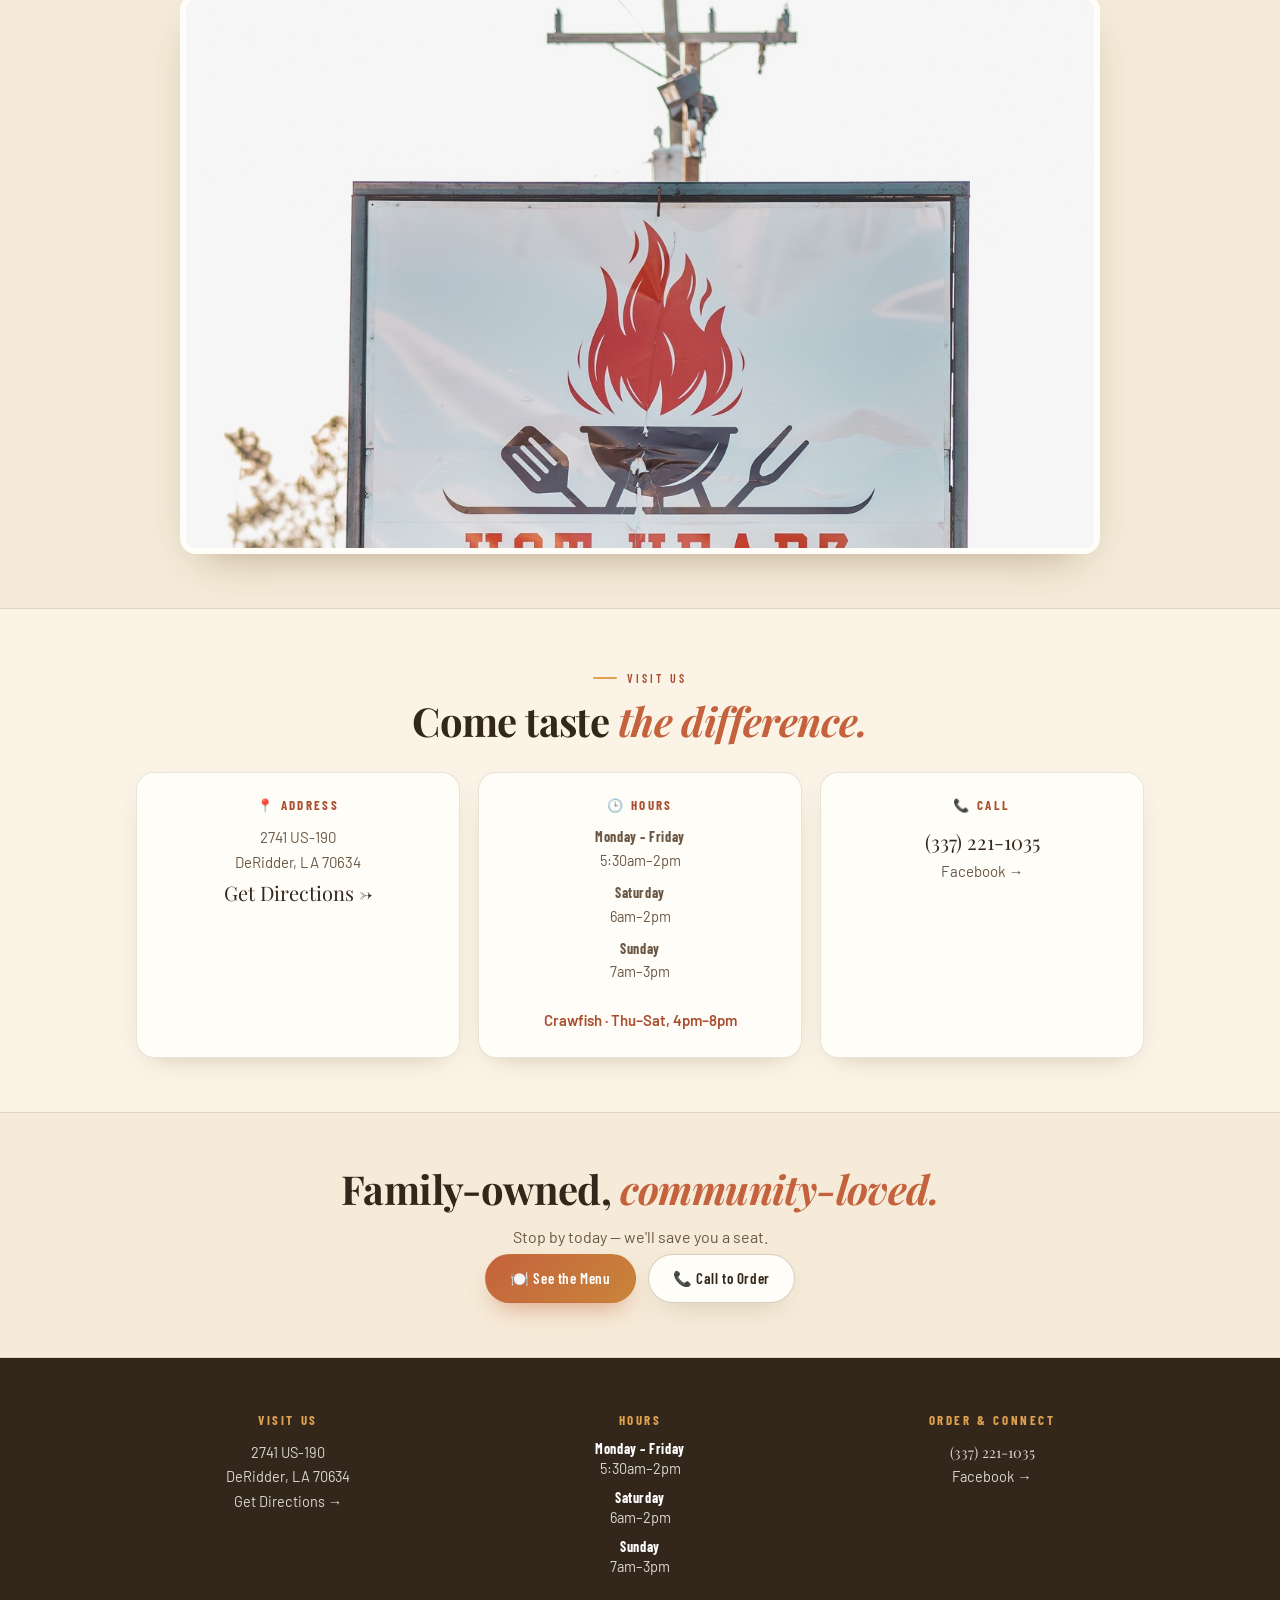
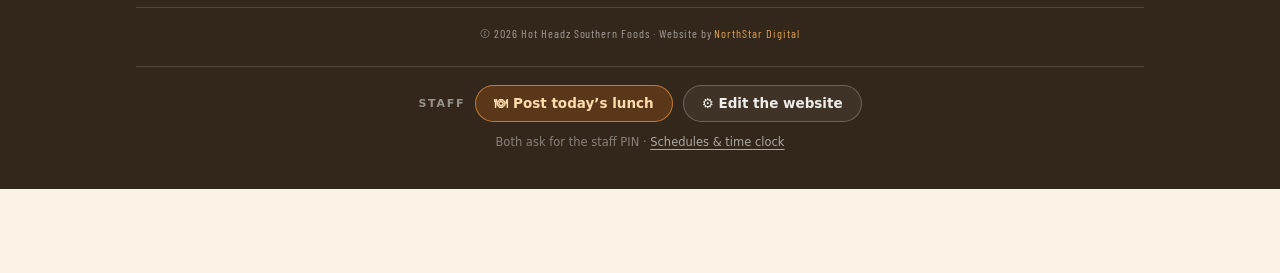
==== commit 0e4f20e3: "Replace the five-tap easter egg with a real staff button Getting into the menu tools meant tapping t" ====
--- a/about.html
+++ b/about.html
@@ -131,8 +131,8 @@
 @media(prefers-reduced-motion:reduce){*{animation:none!important;transition:none!important;}}
 </style>
 <link rel="manifest" href="/manifest.webmanifest">
-<link rel="stylesheet" href="/site-refresh.css?v=20260805b">
-<script defer src="/site-refresh.js?v=20260805"></script>
+<link rel="stylesheet" href="/site-refresh.css?v=20260905">
+<script defer src="/site-refresh.js?v=20260905"></script>
 </head>
 <body class="hh-refresh hh-about">
 
@@ -267,8 +267,7 @@
 <!-- Live hours from Supabase (single source of truth — edited in the fb-editor) -->
 <script>
 (function(){
-  var URL="https://zgqjzgonwvkxfbdseieg.supabase.co/rest/v1/menu_defaults?key=eq.hours&select=value";
-  var KEY="eyJhbGciOiJIUzI1NiIsInR5cCI6IkpXVCJ9.eyJpc3MiOiJzdXBhYmFzZSIsInJlZiI6InpncWp6Z29ud3ZreGZiZHNlaWVnIiwicm9sZSI6ImFub24iLCJpYXQiOjE3NzY1Njk4NTksImV4cCI6MjA5MjE0NTg1OX0.1mGtFUKumyQUgU0pO2CxIYSKLEuYEzspCGk9ncYYavk";
+  var HOURS_URL="/api/menu-read?table=menu_defaults&match=hours";
   var ORDER=["Monday","Tuesday","Wednesday","Thursday","Friday","Saturday","Sunday"];
   var ABBR={Monday:"Mon",Tuesday:"Tue",Wednesday:"Wed",Thursday:"Thu",Friday:"Fri",Saturday:"Sat",Sunday:"Sun"};
   function shortT(t){
@@ -289,9 +288,10 @@
       return '<span class="hours-block"><strong>'+label+'</strong><span>'+g.v+'</span></span>';
     });
   }
-  fetch(URL,{headers:{apikey:KEY,Authorization:"Bearer "+KEY}})
+  fetch(HOURS_URL)
     .then(function(r){return r.json();})
-    .then(function(d){
+    .then(function(payload){
+      var d=(payload&&payload.rows)||[];
       var weekly=d&&d[0]&&d[0].value&&d[0].value.weekly;
       if(!weekly||!weekly.length) return;
       var byDay={}; weekly.forEach(function(w){byDay[w.day]=Object.assign({},w);});
--- a/site-refresh.css
+++ b/site-refresh.css
@@ -90,7 +90,7 @@
   font:600 13px/1.35 system-ui,sans-serif;
 }
 .hh-announcement strong{color:#ffd792}
-.hh-announcement a{text-decoration:underline;text-underline-offset:3px}
+.hh-announcement a{color:#fff7eb!important;text-decoration:underline;text-underline-offset:3px}
 .hh-announcement a:hover{color:#ffd792}
 
 /* Shared visible footer used on the dark utility pages */
@@ -279,18 +279,24 @@
   .hh-menu .topnav a.ghost:nth-of-type(n+3),
   .hh-delivery-page .topnav a.ghost:nth-of-type(n+3){display:none}
   .hh-menu .app{padding:16px 12px 168px!important}
-  .hh-menu .hero{padding:22px 12px 18px!important;margin-bottom:14px!important}
-  .hh-menu .hero-flame{font-size:30px!important}
-  .hh-menu .hero-title{font-size:42px!important}
-  .hh-menu .countdown-wrap{margin-top:12px!important}
-  .hh-menu .school-deal{grid-template-columns:1fr!important;padding:17px!important;gap:12px!important}
-  .hh-menu .school-deal-art{display:none!important}
+  .hh-menu .hero{padding:16px 10px 14px!important;margin-bottom:12px!important}
+  .hh-menu .hero-flame{font-size:24px!important;margin-bottom:3px!important}
+  .hh-menu .hero-eyebrow{margin-bottom:8px!important}
+  .hh-menu .hero-title{font-size:38px!important;margin-bottom:4px!important}
+  .hh-menu{width:100%;max-width:100vw;overflow-x:hidden!important}
+  .hh-menu .countdown-wrap{display:none!important}
+  .hh-menu .status-wrap{margin-top:12px!important}
+  .hh-menu .school-deal{grid-template-columns:1fr!important;padding:14px!important;gap:8px!important;margin-bottom:14px!important}
+  .hh-menu .school-deal-art,.hh-menu .school-deal-kicker,.hh-menu .school-deal-note{display:none!important}
+  .hh-menu .school-deal h2{font-size:32px!important;margin-bottom:3px!important}
+  .hh-menu .school-deal-start{margin-bottom:10px!important}
   .hh-menu .school-deal-prices{grid-template-columns:repeat(3,1fr)!important}
-  .hh-menu .school-deal-prices li{min-width:0!important;text-align:center!important;padding:9px 5px!important}
+  .hh-menu .school-deal-prices li{min-width:0!important;text-align:center!important;padding:9px 5px!important;grid-template-columns:1fr!important;grid-template-rows:auto auto auto!important;gap:2px!important;place-items:center!important}
+  .hh-menu .school-deal-prices li span,.hh-menu .school-deal-prices li strong,.hh-menu .school-deal-prices li small{display:block!important;width:100%!important;text-align:center!important}
   .hh-menu .school-deal-prices li span{font-size:11px!important}
   .hh-menu .school-deal-prices li strong{font-size:20px!important}
   .hh-menu .school-deal-prices li small{font-size:10px!important}
-  .hh-menu .school-deal-note,.hh-menu .school-deal-hours{margin-bottom:4px!important}
+  .hh-menu .school-deal-hours{margin:8px 0 0!important;font-size:12px!important}
   .hh-menu .day-tabs-wrap{top:58px!important;margin-inline:-12px!important}
   .hh-menu .day-tab{font-size:12px!important;padding-inline:9px!important}
   .hh-menu .cat-top-bar{top:116px}
@@ -321,3 +327,49 @@
   .topbar,.hh-announcement,.dock,.action-bar,.hh-skip-link{display:none!important}
   body{padding-bottom:0!important}
 }
+
+/* ── Staff entry point ──────────────────────────────────────────────
+   The kitchen posts the daily lunch from a phone, once a day, usually in a
+   hurry. Asking them to remember a URL guarantees they will not. So this
+   lives at the bottom of every public page, plainly labelled and big enough
+   to hit with a thumb — quiet enough that a customer reads straight past it,
+   loud enough that staff never have to ask again. */
+.hh-staff-bar{
+  display:flex;flex-wrap:wrap;align-items:center;justify-content:center;
+  gap:10px;max-width:1040px;margin:26px auto 0;padding:18px 18px 4px;
+  border-top:1px solid rgba(255,253,248,.14);
+}
+.hh-staff-bar .hh-staff-label{
+  font:800 11px/1 system-ui,sans-serif;letter-spacing:.16em;text-transform:uppercase;
+  color:rgba(255,253,248,.5);
+}
+.hh-staff-bar a.hh-staff-btn{
+  display:inline-flex;align-items:center;gap:8px;
+  padding:11px 18px;border-radius:999px;
+  font:700 13.5px/1 system-ui,sans-serif;text-decoration:none;white-space:nowrap;
+  border:1px solid rgba(255,253,248,.24);
+  background:rgba(255,253,248,.06);color:rgba(255,253,248,.92);
+  transition:background .15s ease,border-color .15s ease,transform .15s ease;
+}
+.hh-staff-bar a.hh-staff-btn:hover,
+.hh-staff-bar a.hh-staff-btn:focus-visible{
+  background:rgba(255,253,248,.14);border-color:rgba(255,253,248,.45);
+  transform:translateY(-1px);text-decoration:none;
+}
+.hh-staff-bar a.hh-staff-btn.is-primary{
+  border-color:rgba(255,170,80,.6);background:rgba(255,122,24,.20);color:#ffdcb0;
+}
+.hh-staff-bar a.hh-staff-btn.is-primary:hover,
+.hh-staff-bar a.hh-staff-btn.is-primary:focus-visible{
+  background:rgba(255,122,24,.34);border-color:rgba(255,190,110,.95);color:#fff2e2;
+}
+.hh-staff-bar .hh-staff-note{
+  flex-basis:100%;text-align:center;margin:2px 0 0;
+  font:400 11.5px/1.5 system-ui,sans-serif;color:rgba(255,253,248,.42);
+}
+@media(max-width:560px){
+  .hh-staff-bar{gap:9px;padding-top:16px}
+  .hh-staff-bar a.hh-staff-btn{flex:1 1 100%;justify-content:center;padding:13px 18px;font-size:14.5px}
+}
+.hh-staff-bar .hh-staff-note a{color:rgba(255,253,248,.6);text-decoration:underline;text-underline-offset:3px}
+.hh-staff-bar .hh-staff-note a:hover{color:rgba(255,253,248,.9)}
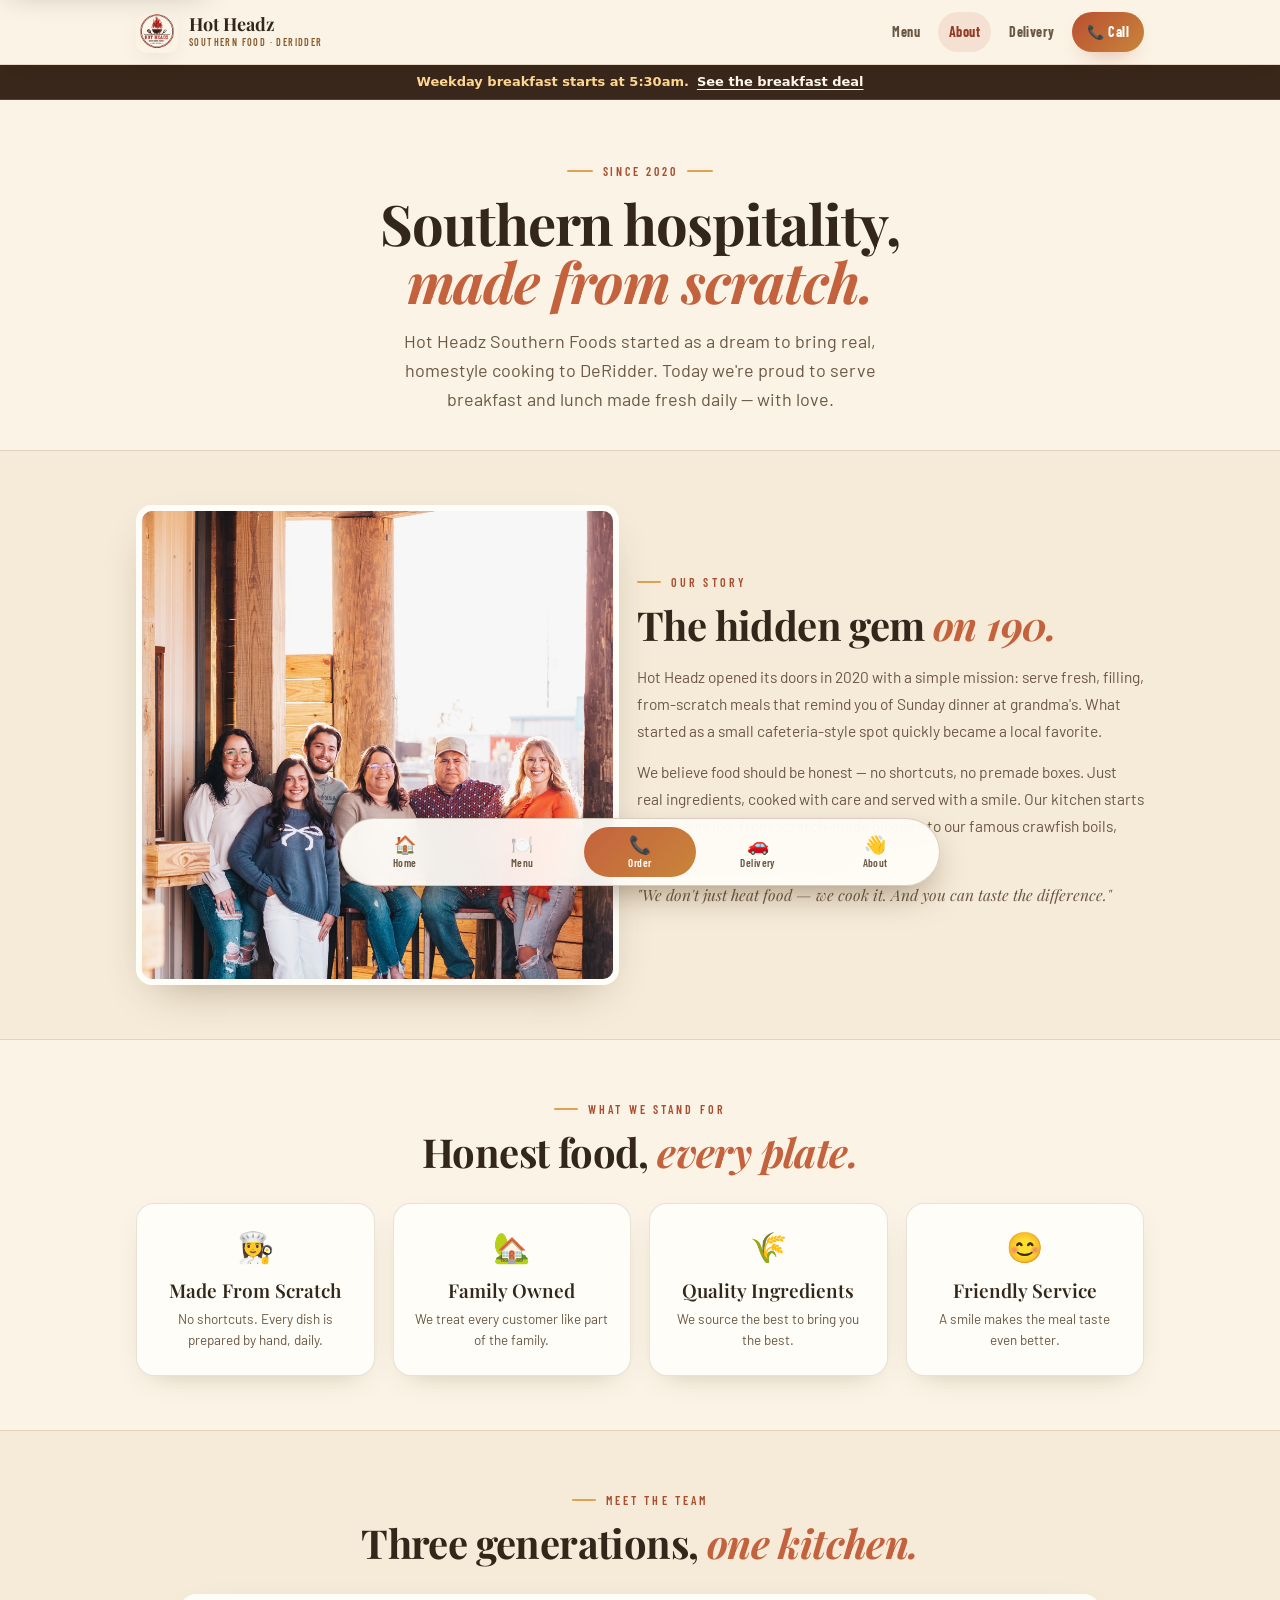
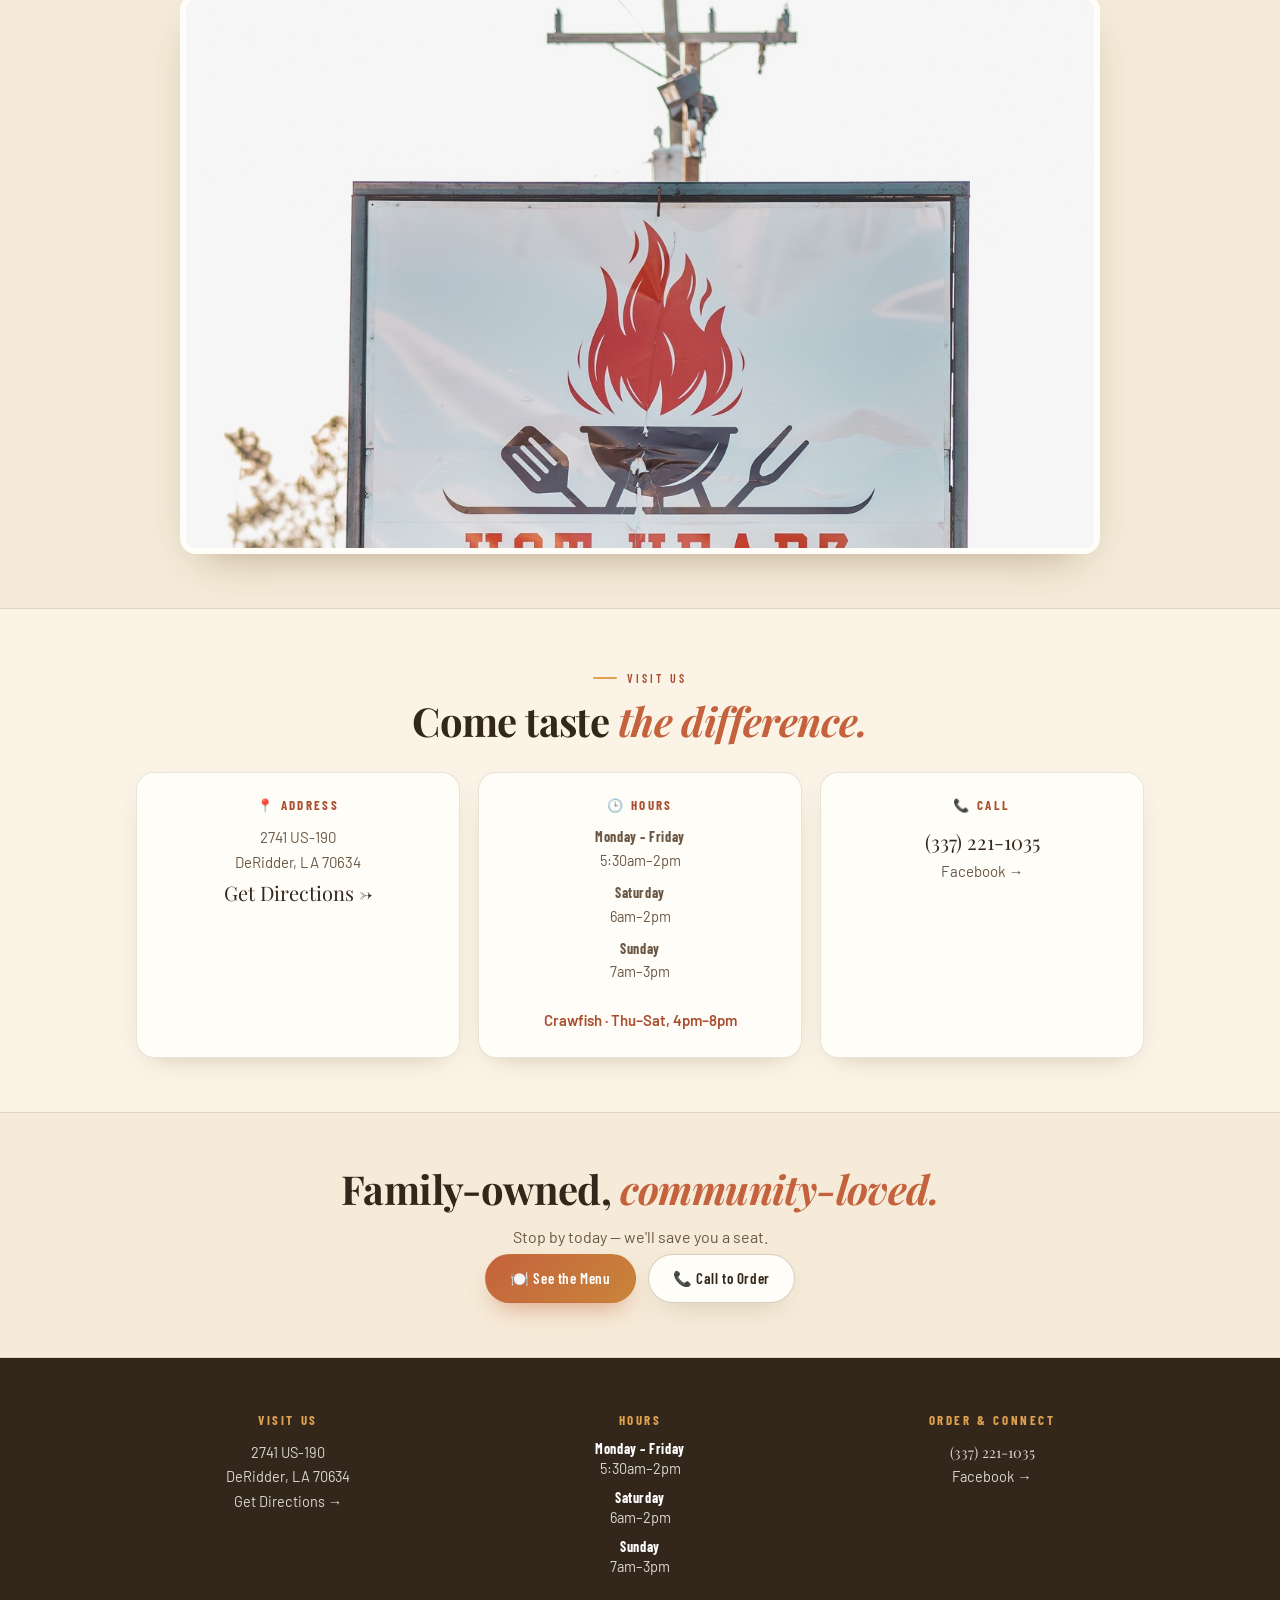
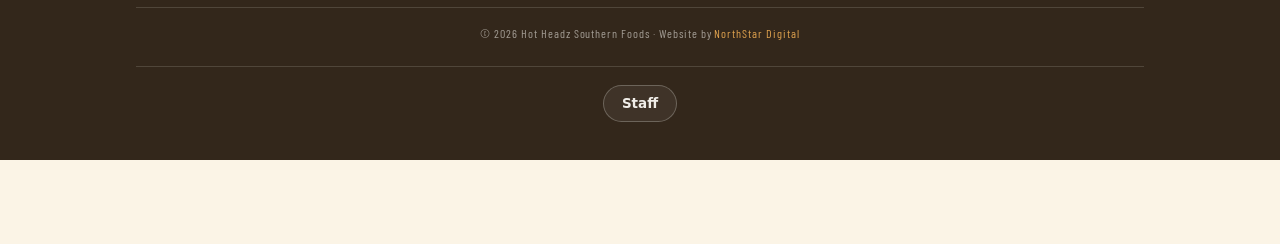
==== commit 9c678ed6: "One Staff button, to the PIN page The previous commit turned "a staff button" into a three-link bar " ====
--- a/about.html
+++ b/about.html
@@ -131,8 +131,8 @@
 @media(prefers-reduced-motion:reduce){*{animation:none!important;transition:none!important;}}
 </style>
 <link rel="manifest" href="/manifest.webmanifest">
-<link rel="stylesheet" href="/site-refresh.css?v=20260905">
-<script defer src="/site-refresh.js?v=20260905"></script>
+<link rel="stylesheet" href="/site-refresh.css?v=20260905b">
+<script defer src="/site-refresh.js?v=20260905b"></script>
 </head>
 <body class="hh-refresh hh-about">
 
--- a/site-refresh.css
+++ b/site-refresh.css
@@ -339,10 +339,6 @@
   gap:10px;max-width:1040px;margin:26px auto 0;padding:18px 18px 4px;
   border-top:1px solid rgba(255,253,248,.14);
 }
-.hh-staff-bar .hh-staff-label{
-  font:800 11px/1 system-ui,sans-serif;letter-spacing:.16em;text-transform:uppercase;
-  color:rgba(255,253,248,.5);
-}
 .hh-staff-bar a.hh-staff-btn{
   display:inline-flex;align-items:center;gap:8px;
   padding:11px 18px;border-radius:999px;
@@ -356,20 +352,3 @@
   background:rgba(255,253,248,.14);border-color:rgba(255,253,248,.45);
   transform:translateY(-1px);text-decoration:none;
 }
-.hh-staff-bar a.hh-staff-btn.is-primary{
-  border-color:rgba(255,170,80,.6);background:rgba(255,122,24,.20);color:#ffdcb0;
-}
-.hh-staff-bar a.hh-staff-btn.is-primary:hover,
-.hh-staff-bar a.hh-staff-btn.is-primary:focus-visible{
-  background:rgba(255,122,24,.34);border-color:rgba(255,190,110,.95);color:#fff2e2;
-}
-.hh-staff-bar .hh-staff-note{
-  flex-basis:100%;text-align:center;margin:2px 0 0;
-  font:400 11.5px/1.5 system-ui,sans-serif;color:rgba(255,253,248,.42);
-}
-@media(max-width:560px){
-  .hh-staff-bar{gap:9px;padding-top:16px}
-  .hh-staff-bar a.hh-staff-btn{flex:1 1 100%;justify-content:center;padding:13px 18px;font-size:14.5px}
-}
-.hh-staff-bar .hh-staff-note a{color:rgba(255,253,248,.6);text-decoration:underline;text-underline-offset:3px}
-.hh-staff-bar .hh-staff-note a:hover{color:rgba(255,253,248,.9)}
